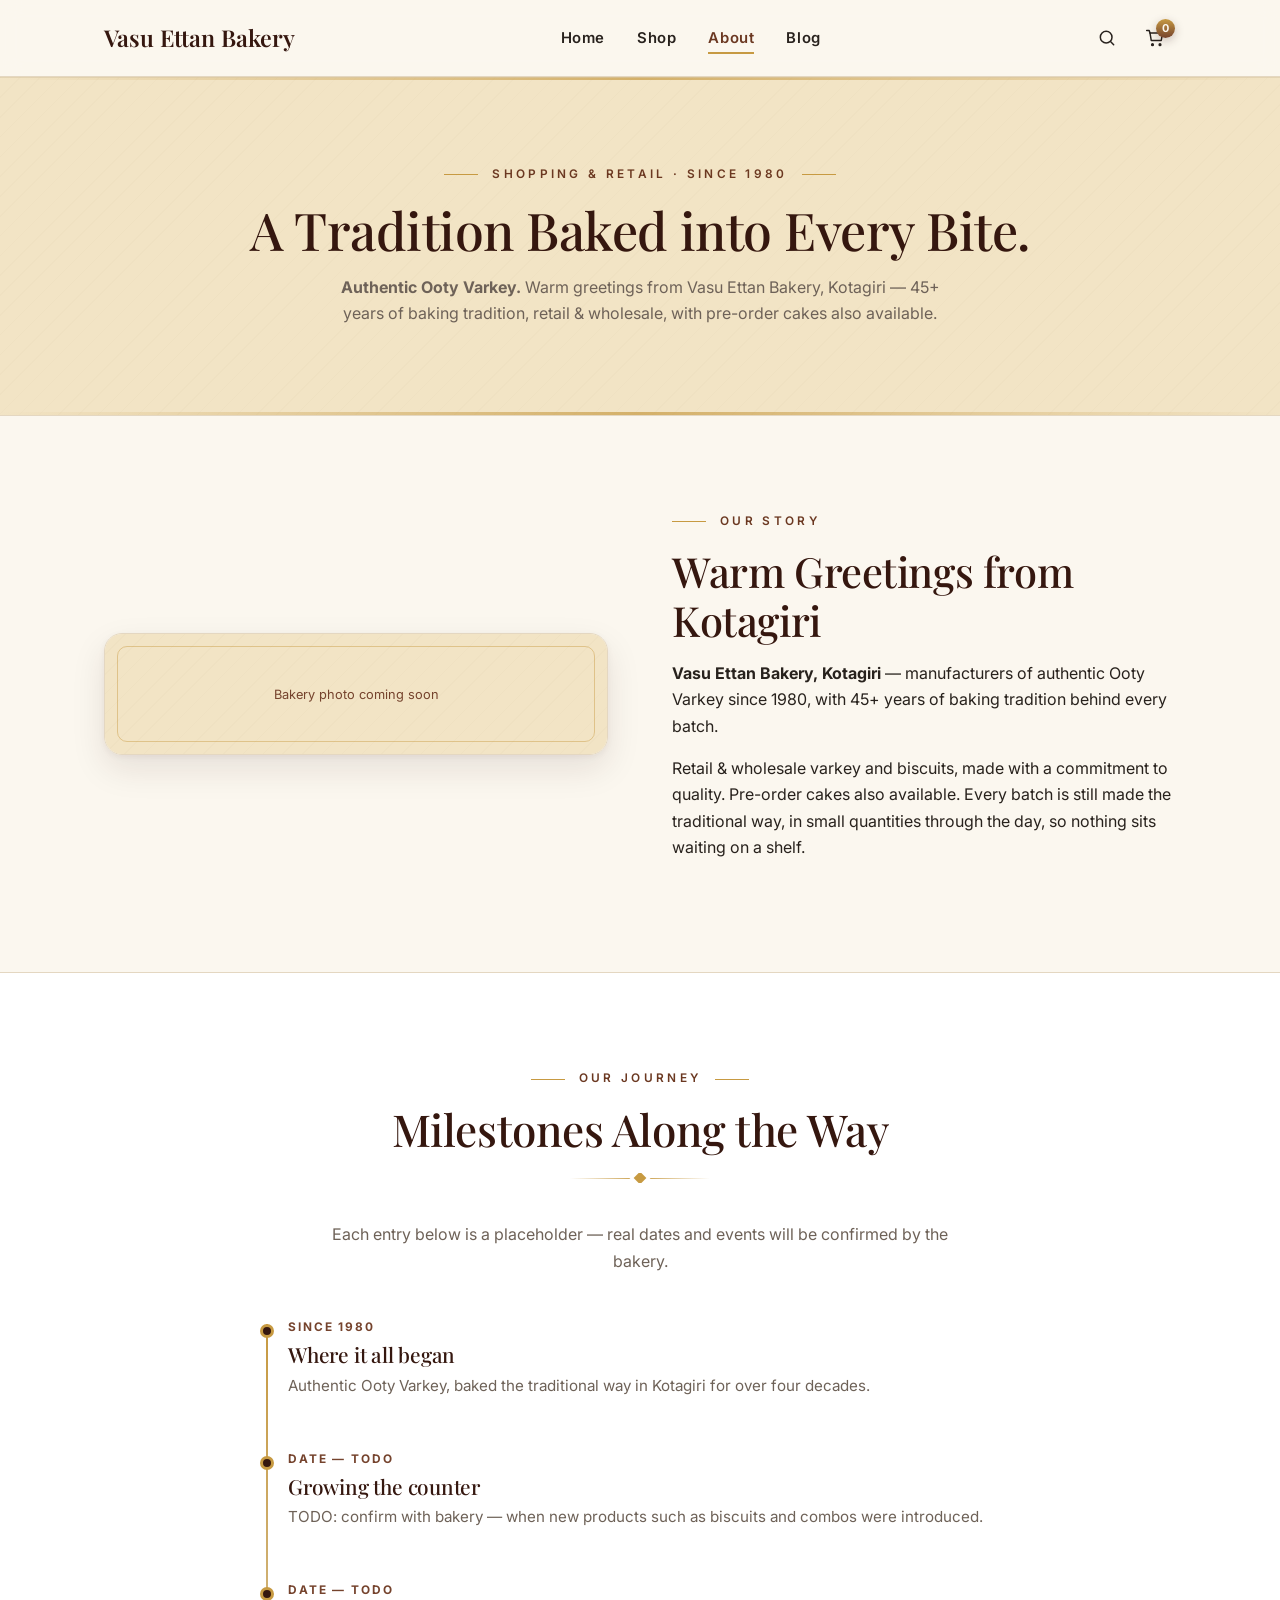
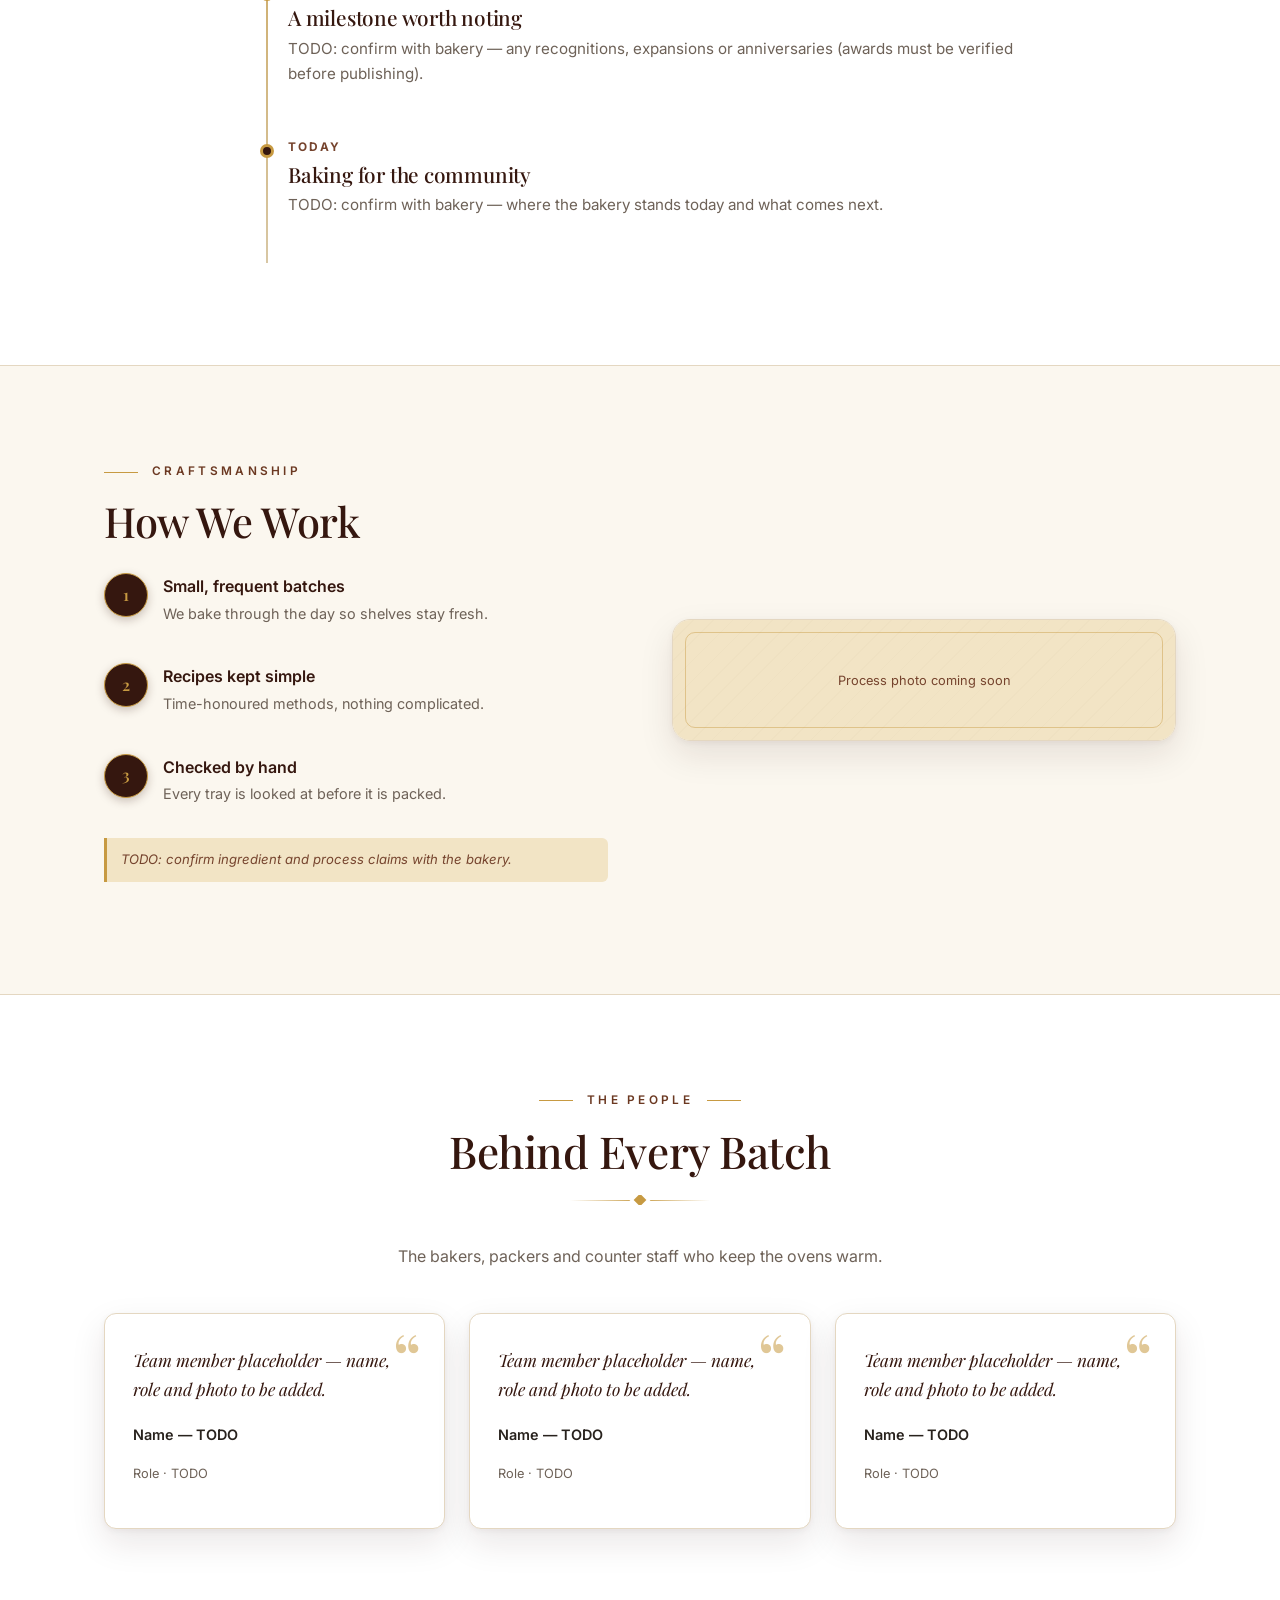
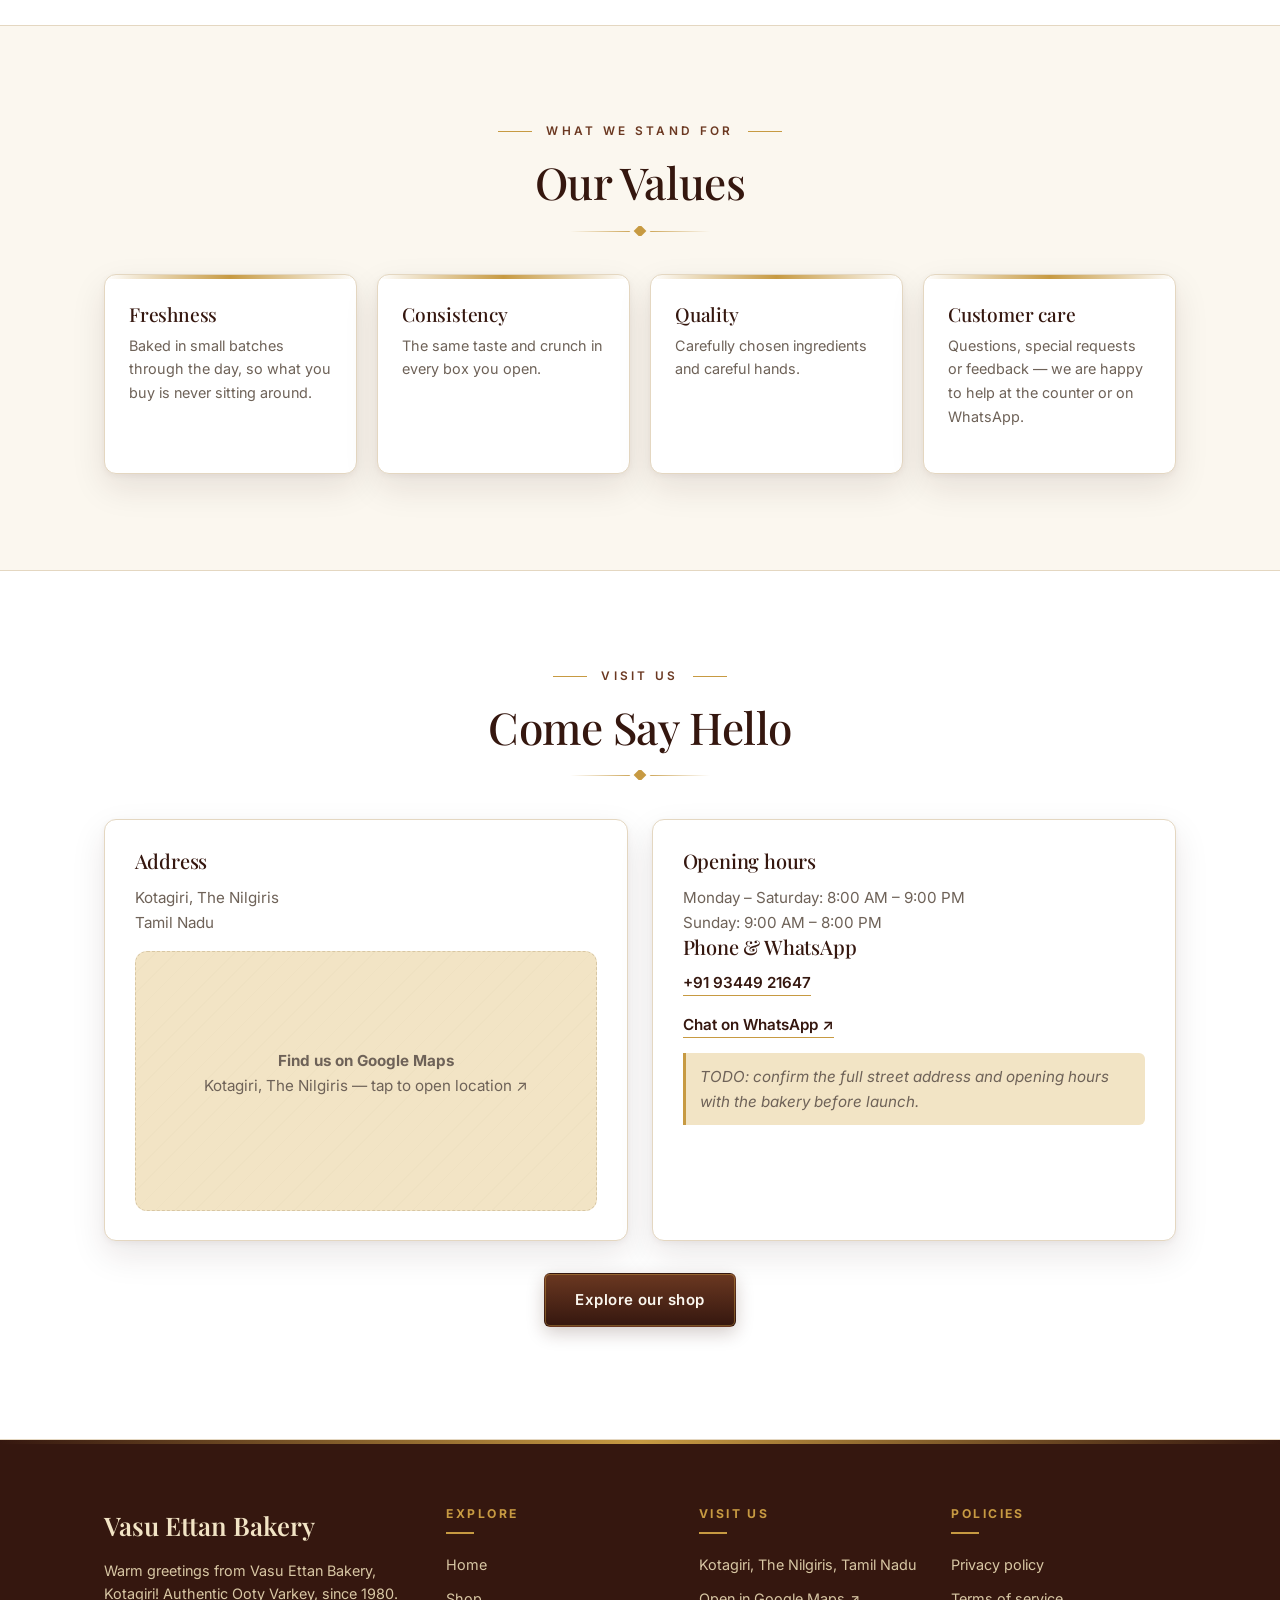
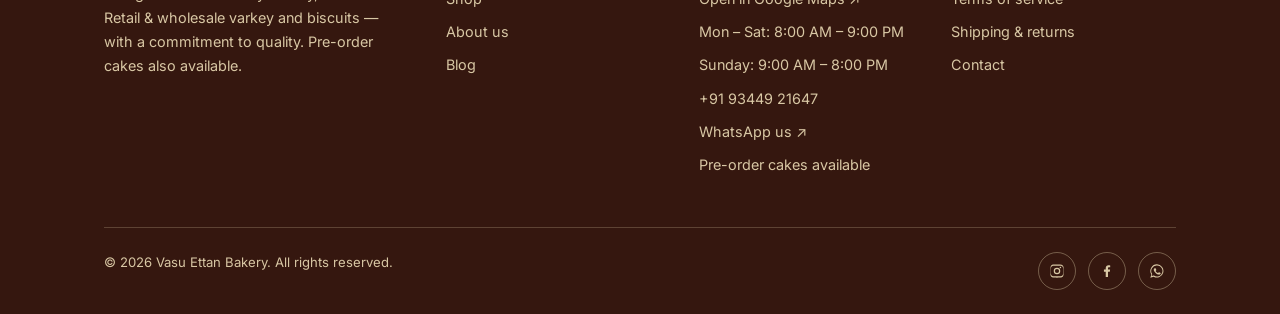
==== about.html @ 8c089f98 "first commit" ====
<!DOCTYPE html>
<html lang="en">
<head>
  <meta charset="UTF-8">
  <meta name="viewport" content="width=device-width, initial-scale=1.0">
  <title>About Us | Vasu Ettan Bakery — A Tradition Baked into Every Bite</title>
  <meta name="description" content="The story, craft and people behind Vasu Ettan Bakery — a traditional bakery baking fresh varkey and biscuits with care.">
  <link rel="canonical" href="https://www.vasuettanbakery.com/about.html">
  <meta property="og:type" content="website">
  <meta property="og:title" content="About Us | Vasu Ettan Bakery">
  <meta property="og:description" content="A tradition baked into every bite — our story, craft and the people behind the oven.">
  <meta property="og:image" content="assets/images/hero-bakery.webp">
  <meta property="og:url" content="https://www.vasuettanbakery.com/about.html">
  <meta name="twitter:card" content="summary_large_image">
  <link rel="preconnect" href="https://fonts.googleapis.com">
  <link rel="preconnect" href="https://fonts.gstatic.com" crossorigin>
  <link href="https://fonts.googleapis.com/css2?family=Inter:wght@400;500;600;700&family=Playfair+Display:ital,wght@0,500;0,600;1,500&display=swap" rel="stylesheet">
  <link rel="stylesheet" href="css/variables.css">
  <link rel="stylesheet" href="css/style.css">
  <link rel="stylesheet" href="css/responsive.css">
</head>
<body>

  <!-- Shared header (fetched by js/main.js) -->
  <div data-include="header"></div>

  <main id="main-content">

    <section class="page-hero" aria-labelledby="about-title">
      <div class="container">
        <span class="section-kicker">Shopping &amp; retail · Since 1980</span>
        <h1 class="page-hero__title" id="about-title">A Tradition Baked into Every Bite.</h1>
        <p class="page-hero__text"><strong>Authentic Ooty Varkey.</strong> Warm greetings
          from Vasu Ettan Bakery, Kotagiri — 45+ years of baking tradition, retail &amp;
          wholesale, with pre-order cakes also available.</p>
      </div>
    </section>

    <!-- Brand story -->
    <section class="section" aria-labelledby="story-heading">
      <div class="container split">
        <div class="split__media reveal">
          <img src="assets/images/about/story.webp" alt="Inside Vasu Ettan Bakery, with fresh bakes on display"
            width="720" height="540" loading="lazy" data-fallback="Bakery photo coming soon">
        </div>
        <div class="reveal">
          <span class="section-kicker text-left">Our story</span>
          <h2 class="split__title" id="story-heading">Warm Greetings from Kotagiri</h2>
          <p><strong>Vasu Ettan Bakery, Kotagiri</strong> — manufacturers of authentic
            Ooty Varkey since 1980, with 45+ years of baking tradition behind every batch.</p>
          <p>Retail &amp; wholesale varkey and biscuits, made with a commitment to
            quality. Pre-order cakes also available. Every batch is still made the
            traditional way, in small quantities through the day, so nothing sits
            waiting on a shelf.</p>
        </div>
      </div>
    </section>

    <!-- Journey timeline -->
    <section class="section section--alt" aria-labelledby="timeline-heading">
      <div class="container">
        <span class="section-kicker">Our journey</span>
        <h2 class="section-heading" id="timeline-heading">Milestones Along the Way</h2>
        <hr class="divider">
        <p class="section-intro">Each entry below is a placeholder — real dates and events
          will be confirmed by the bakery.</p>

        <div class="timeline">
          <!-- TODO: replace every date, title and description below with verified history.
               Do not publish unconfirmed dates or awards. -->
          <div class="timeline__item reveal">
            <p class="timeline__date">Since 1980</p>
            <h3 class="timeline__title">Where it all began</h3>
            <p class="timeline__text">Authentic Ooty Varkey, baked the traditional way
              in Kotagiri for over four decades.</p>
          </div>
          <div class="timeline__item reveal">
            <p class="timeline__date">Date — TODO</p>
            <h3 class="timeline__title">Growing the counter</h3>
            <p class="timeline__text">TODO: confirm with bakery — when new products such
              as biscuits and combos were introduced.</p>
          </div>
          <div class="timeline__item reveal">
            <p class="timeline__date">Date — TODO</p>
            <h3 class="timeline__title">A milestone worth noting</h3>
            <p class="timeline__text">TODO: confirm with bakery — any recognitions,
              expansions or anniversaries (awards must be verified before publishing).</p>
          </div>
          <div class="timeline__item reveal">
            <p class="timeline__date">Today</p>
            <h3 class="timeline__title">Baking for the community</h3>
            <p class="timeline__text">TODO: confirm with bakery — where the bakery stands
              today and what comes next.</p>
          </div>
        </div>
      </div>
    </section>

    <!-- Craftsmanship -->
    <section class="section" aria-labelledby="craft-heading">
      <div class="container split">
        <div class="reveal">
          <span class="section-kicker text-left">Craftsmanship</span>
          <h2 class="split__title" id="craft-heading">How We Work</h2>
          <ul class="feature-list">
            <li>
              <span class="feature-list__icon" aria-hidden="true">1</span>
              <div>
                <p class="feature-list__title">Small, frequent batches</p>
                <p class="feature-list__text">We bake through the day so shelves stay fresh.</p>
              </div>
            </li>
            <li>
              <span class="feature-list__icon" aria-hidden="true">2</span>
              <div>
                <p class="feature-list__title">Recipes kept simple</p>
                <p class="feature-list__text">Time-honoured methods, nothing complicated.</p>
              </div>
            </li>
            <li>
              <span class="feature-list__icon" aria-hidden="true">3</span>
              <div>
                <p class="feature-list__title">Checked by hand</p>
                <p class="feature-list__text">Every tray is looked at before it is packed.</p>
              </div>
            </li>
          </ul>
          <p class="todo-note">TODO: confirm ingredient and process claims with the bakery.</p>
        </div>
        <div class="split__media reveal">
          <img src="assets/images/about/process.webp" alt="Baker checking a tray of freshly baked biscuits"
            width="720" height="540" loading="lazy" data-fallback="Process photo coming soon">
        </div>
      </div>
    </section>

    <!-- People -->
    <section class="section section--alt" aria-labelledby="people-heading">
      <div class="container">
        <span class="section-kicker">The people</span>
        <h2 class="section-heading" id="people-heading">Behind Every Batch</h2>
        <hr class="divider">
        <p class="section-intro">The bakers, packers and counter staff who keep the ovens warm.</p>

        <div class="testimonial-grid">
          <!-- TODO: replace with real names, roles and photos once supplied by the bakery. -->
          <article class="testimonial reveal">
            <p class="testimonial__quote">Team member placeholder — name, role and photo to be
              added.</p>
            <p class="testimonial__author">Name — TODO</p>
            <p class="testimonial__meta">Role · TODO</p>
          </article>
          <article class="testimonial reveal">
            <p class="testimonial__quote">Team member placeholder — name, role and photo to be
              added.</p>
            <p class="testimonial__author">Name — TODO</p>
            <p class="testimonial__meta">Role · TODO</p>
          </article>
          <article class="testimonial reveal">
            <p class="testimonial__quote">Team member placeholder — name, role and photo to be
              added.</p>
            <p class="testimonial__author">Name — TODO</p>
            <p class="testimonial__meta">Role · TODO</p>
          </article>
        </div>
      </div>
    </section>

    <!-- Values -->
    <section class="section" aria-labelledby="values-heading">
      <div class="container">
        <span class="section-kicker">What we stand for</span>
        <h2 class="section-heading" id="values-heading">Our Values</h2>
        <hr class="divider">
        <div class="values-grid">
          <article class="value-card reveal">
            <h3 class="value-card__title">Freshness</h3>
            <p class="value-card__text">Baked in small batches through the day, so what
              you buy is never sitting around.</p>
          </article>
          <article class="value-card reveal">
            <h3 class="value-card__title">Consistency</h3>
            <p class="value-card__text">The same taste and crunch in every box you open.</p>
          </article>
          <article class="value-card reveal">
            <h3 class="value-card__title">Quality</h3>
            <p class="value-card__text">Carefully chosen ingredients and careful hands.
              <!-- TODO: confirm specific quality/ingredient claims with the bakery. -->
            </p>
          </article>
          <article class="value-card reveal">
            <h3 class="value-card__title">Customer care</h3>
            <p class="value-card__text">Questions, special requests or feedback — we are
              happy to help at the counter or on WhatsApp.</p>
          </article>
        </div>
      </div>
    </section>

    <!-- Visit us -->
    <section class="section section--alt" aria-labelledby="visit-heading">
      <div class="container">
        <span class="section-kicker">Visit us</span>
        <h2 class="section-heading" id="visit-heading">Come Say Hello</h2>
        <hr class="divider">

        <div class="visit-grid">
          <div class="visit-card reveal">
            <h3 class="visit-card__title">Address</h3>
            <!-- TODO: confirm the full street address with the bakery -->
            <p>Kotagiri, The Nilgiris<br>Tamil Nadu</p>
            <a class="map-placeholder" href="https://maps.app.goo.gl/34eZL2XermHqfsZL7"
              target="_blank" rel="noopener"
              aria-label="Open Vasu Ettan Bakery location in Google Maps">
              <p><strong>Find us on Google Maps</strong><br>
                Kotagiri, The Nilgiris — tap to open location ↗</p>
            </a>
          </div>

          <div class="visit-card reveal">
            <h3 class="visit-card__title">Opening hours</h3>
            <ul>
              <!-- TODO: confirm opening hours with the bakery -->
              <li>Monday – Saturday: 8:00 AM – 9:00 PM</li>
              <li>Sunday: 9:00 AM – 8:00 PM</li>
            </ul>

            <h3 class="visit-card__title">Phone &amp; WhatsApp</h3>
            <p><a class="link-arrow" href="tel:+919344921647">+91 93449 21647</a></p>
            <p><a class="link-arrow" href="https://wa.me/919344921647" target="_blank" rel="noopener">Chat on WhatsApp ↗</a></p>

            <p class="todo-note">TODO: confirm the full street address and opening
              hours with the bakery before launch.</p>
          </div>
        </div>

        <p class="text-center mt-2">
          <a class="btn btn--primary" href="shop.html">Explore our shop</a>
        </p>
      </div>
    </section>

  </main>

  <!-- Shared footer (fetched by js/main.js) -->
  <div data-include="footer"></div>

  <script src="js/main.js"></script>
  <script src="js/products.js"></script>
  <script src="js/cart.js"></script>
</body>
</html>
---- css/variables.css ----
/* ==========================================================================
   Vasu Ettan Bakery — Design tokens (single source of truth for all color,
   type, spacing, shape and motion). No hard-coded colors in other files.
   ========================================================================== */

:root {
  /* ----- Core brand palette ----- */
  --color-chocolate: #35170F;   /* Heritage Chocolate — primary, footer, headings */
  --color-cocoa: #6B3821;       /* Roasted Cocoa — hover, secondary surfaces */
  --color-gold: #C79A42;        /* Antique Gold — accents, icons, fine borders */
  --color-ivory: #F2E4C5;       /* Warm Ivory — hero bg, highlights */
  --color-cream: #FBF7EF;       /* Bakery Cream — page background, card surfaces */
  --color-wheat: #D8C7A4;       /* Wheat Beige — dividers, muted accents */

  /* ----- Supporting palette ----- */
  --color-cinnamon: #75432D;    /* warm accents, category labels */
  --color-olive: #526044;       /* freshness / WhatsApp */
  --color-ink: #28221D;         /* Espresso Ink — body text */

  /* ----- Semantic colors ----- */
  --color-background: var(--color-cream);
  --color-surface: #FFFFFF;
  --color-heading: var(--color-chocolate);
  --color-text: var(--color-ink);
  --color-muted: #6E6258;
  --color-border: #E4D7C1;
  --color-primary: var(--color-chocolate);
  --color-primary-hover: var(--color-cocoa);
  --color-accent: var(--color-gold);

  /* ----- Typography ----- */
  --font-heading: "Playfair Display", Georgia, serif;
  --font-body: "Inter", Arial, sans-serif;

  /* ----- Layout ----- */
  --container-width: 1200px;
  --page-padding: 24px;
  --section-space: 88px;

  /* ----- Shape ----- */
  --radius-sm: 6px;
  --radius-md: 12px;
  --radius-lg: 18px;

  /* ----- Elevation (always warm brown, never black) ----- */
  --shadow-card: 0 2px 6px rgba(53, 23, 15, 0.05), 0 14px 34px rgba(53, 23, 15, 0.10);
  --shadow-hover: 0 4px 10px rgba(53, 23, 15, 0.08), 0 22px 48px rgba(53, 23, 15, 0.16);
  --shadow-drawer: -8px 0 40px rgba(53, 23, 15, 0.18);
  --transition: 220ms ease;

  /* ----- Premium derived accents (from palette only) ----- */
  --hairline-gold: rgba(199, 154, 66, 0.45);   /* gold at low alpha */
  --hairline-gold-strong: rgba(199, 154, 66, 0.85);
  --hairline-gold-soft: rgba(199, 154, 66, 0.18);
  --hairline-wheat: rgba(216, 199, 164, 0.55);
  --header-bg: rgba(251, 247, 239, 0.94);      /* cream at low alpha */
  --gradient-gold: linear-gradient(90deg, rgba(199, 154, 66, 0), var(--color-gold), rgba(199, 154, 66, 0));
  --gradient-button: linear-gradient(180deg, var(--color-cocoa), var(--color-chocolate));
  --gradient-dark: linear-gradient(160deg, var(--color-chocolate) 0%, var(--color-cocoa) 100%);
  --shadow-float: 0 6px 18px rgba(53, 23, 15, 0.22);
  --shadow-float-hover: 0 10px 26px rgba(53, 23, 15, 0.30);
  --shadow-badge: 0 3px 10px rgba(53, 23, 15, 0.25);
  --shadow-hero-text: 0 2px 24px rgba(53, 23, 15, 0.45);
  --shadow-modal: 0 30px 80px rgba(53, 23, 15, 0.35);
  --shadow-whatsapp: 0 6px 18px rgba(82, 96, 68, 0.30);
  --shadow-gold-cta: 0 8px 24px rgba(199, 154, 66, 0.35);
  --texture-ivory:
    repeating-linear-gradient(
      135deg,
      rgba(216, 199, 164, 0.10) 0px,
      rgba(216, 199, 164, 0.10) 1px,
      transparent 1px,
      transparent 14px
    );

  /* ----- Derived warm-brown alphas ----- */
  --overlay-scrim: rgba(40, 34, 29, 0.55);
  --hero-overlay: linear-gradient(
    90deg,
    rgba(53, 23, 15, 0.88) 0%,
    rgba(53, 23, 15, 0.62) 48%,
    rgba(53, 23, 15, 0.18) 100%
  );
  --footer-rule: rgba(216, 199, 164, 0.25);
  --footer-social-border: rgba(216, 199, 164, 0.4);
}
---- css/style.css ----
/* ==========================================================================
   Vasu Ettan Bakery — Main stylesheet (premium heritage styling)
   60% cream/ivory · 30% chocolate/cocoa · 10% gold accents
   ========================================================================== */

/* ---------- Reset & base ---------- */
*,
*::before,
*::after {
  box-sizing: border-box;
}

* {
  margin: 0;
}

html {
  scroll-behavior: smooth;
}

body {
  font-family: var(--font-body);
  font-size: 16px;
  line-height: 1.65;
  color: var(--color-text);
  background: var(--color-background);
  -webkit-font-smoothing: antialiased;
  text-rendering: optimizeLegibility;
}

img,
picture,
video,
svg {
  display: block;
  max-width: 100%;
}

input,
button,
textarea,
select {
  font: inherit;
  color: inherit;
}

ul,
ol {
  list-style: none;
  padding: 0;
}

a {
  color: inherit;
  text-decoration: none;
}

h1,
h2,
h3,
h4 {
  font-family: var(--font-heading);
  font-weight: 500;
  line-height: 1.18;
  color: var(--color-heading);
  letter-spacing: -0.01em;
}

p {
  margin-bottom: 1rem;
}

::selection {
  background: var(--color-gold);
  color: var(--color-chocolate);
}

:focus-visible {
  outline: 2px solid var(--color-gold);
  outline-offset: 3px;
}

/* Custom scrollbar (webkit) */
::-webkit-scrollbar {
  width: 11px;
}

::-webkit-scrollbar-track {
  background: var(--color-ivory);
}

::-webkit-scrollbar-thumb {
  background: var(--color-wheat);
  border: 3px solid var(--color-ivory);
  border-radius: 999px;
}

::-webkit-scrollbar-thumb:hover {
  background: var(--color-cinnamon);
}

@media (prefers-reduced-motion: reduce) {
  *,
  *::before,
  *::after {
    animation-duration: 0.01ms !important;
    animation-iteration-count: 1 !important;
    transition-duration: 0.01ms !important;
    scroll-behavior: auto !important;
  }
}

/* ---------- Utilities ---------- */
.container {
  width: 100%;
  max-width: var(--container-width);
  margin-inline: auto;
  padding-inline: var(--page-padding);
}

.section {
  padding-block: var(--section-space);
  position: relative;
}

.section--alt {
  background: var(--color-surface);
  border-block: 1px solid var(--color-border);
}

.section-heading {
  font-size: clamp(1.9rem, 4vw, 2.75rem);
  text-align: center;
  margin-bottom: 0.5rem;
}

.section-kicker {
  display: flex;
  align-items: center;
  justify-content: center;
  gap: 14px;
  font-family: var(--font-body);
  font-size: 0.74rem;
  font-weight: 600;
  letter-spacing: 0.28em;
  text-transform: uppercase;
  color: var(--color-cocoa);
  margin-bottom: 0.9rem;
}

.section-kicker::before,
.section-kicker::after {
  content: "";
  width: 34px;
  height: 1px;
  background: var(--color-gold);
  flex: 0 0 auto;
}

.section-kicker.text-left {
  justify-content: flex-start;
}

.section-kicker.text-left::after {
  display: none;
}

.section-intro {
  text-align: center;
  color: var(--color-muted);
  max-width: 640px;
  margin: 0 auto 2.75rem;
}

.sr-only {
  position: absolute;
  width: 1px;
  height: 1px;
  padding: 0;
  margin: -1px;
  overflow: hidden;
  clip: rect(0 0 0 0);
  white-space: nowrap;
  border: 0;
}

/* Ornamental gold divider with centre diamond */
.divider {
  position: relative;
  width: 140px;
  height: 10px;
  background: none;
  margin: 1.1rem auto 2.4rem;
  border: 0;
}

.divider::before {
  content: "";
  position: absolute;
  inset: 50% 0 auto;
  height: 1px;
  background: var(--gradient-gold);
}

.divider::after {
  content: "";
  position: absolute;
  left: 50%;
  top: 50%;
  width: 9px;
  height: 9px;
  transform: translate(-50%, -50%) rotate(45deg);
  background: var(--color-gold);
  box-shadow: 0 0 0 3px var(--color-background);
}

.section--alt .divider::after {
  box-shadow: 0 0 0 3px var(--color-surface);
}

.text-center {
  text-align: center;
}

.text-left {
  text-align: left;
}

.mt-2 {
  margin-top: 2rem;
}

.hero--fallback {
  background: var(--color-cocoa);
}

.skip-link {
  position: absolute;
  left: 1rem;
  top: -4rem;
  z-index: 9999;
  background: var(--color-gold);
  color: var(--color-chocolate);
  font-weight: 600;
  padding: 0.75rem 1.25rem;
  border-radius: var(--radius-sm);
  transition: top var(--transition);
}

.skip-link:focus {
  top: 1rem;
}

/* ---------- Buttons ---------- */
.btn {
  display: inline-flex;
  align-items: center;
  justify-content: center;
  gap: 0.5rem;
  font-family: var(--font-body);
  font-size: 0.94rem;
  font-weight: 600;
  letter-spacing: 0.03em;
  text-transform: none;
  padding: 0.85rem 1.9rem;
  border: 1px solid transparent;
  border-radius: var(--radius-sm);
  cursor: pointer;
  position: relative;
  transition: background var(--transition), color var(--transition),
    border-color var(--transition), transform var(--transition),
    box-shadow var(--transition);
}

.btn:active {
  transform: translateY(1px);
}

.btn--primary {
  background: var(--gradient-button);
  color: var(--color-cream);
  box-shadow: inset 0 0 0 1px var(--hairline-gold),
    var(--shadow-float);
}

.btn--primary:hover {
  background: var(--color-cocoa);
  box-shadow: inset 0 0 0 1px var(--hairline-gold-strong),
    var(--shadow-float-hover);
  transform: translateY(-1px);
}

/* Gold CTA (used inside the dark hero) */
.hero__content .btn--primary {
  background: linear-gradient(180deg, var(--color-gold), var(--color-cinnamon));
  color: var(--color-cream);
  box-shadow: var(--shadow-gold-cta);
}

.hero__content .btn--primary:hover {
  background: var(--color-gold);
  color: var(--color-chocolate);
}

.btn--outline {
  background: transparent;
  color: var(--color-chocolate);
  border-color: var(--color-gold);
}

.btn--outline:hover {
  background: var(--color-chocolate);
  color: var(--color-ivory);
  border-color: var(--color-chocolate);
}

.btn--ghost {
  background: transparent;
  color: var(--color-primary);
  padding: 0.5rem 0.75rem;
}

.btn--ghost:hover {
  background: var(--color-ivory);
}

.btn--whatsapp {
  background: var(--color-olive);
  color: var(--color-cream);
  width: 100%;
  box-shadow: var(--shadow-whatsapp);
}

.btn--whatsapp:hover {
  background: var(--color-chocolate);
}

.btn--block {
  width: 100%;
}

.btn:disabled {
  opacity: 0.5;
  cursor: not-allowed;
}

.btn--small {
  padding: 0.55rem 1.15rem;
  font-size: 0.86rem;
}

.link-arrow {
  font-weight: 600;
  color: var(--color-primary);
  border-bottom: 1px solid var(--color-gold);
  padding-bottom: 3px;
  transition: color var(--transition), border-color var(--transition);
}

.link-arrow:hover {
  color: var(--color-cocoa);
  border-bottom-color: var(--color-cocoa);
}

/* ---------- Announcement bar ---------- */
.announcement {
  background: var(--color-chocolate);
  color: var(--color-gold);
  text-align: center;
  font-size: 0.76rem;
  font-weight: 600;
  letter-spacing: 0.16em;
  text-transform: uppercase;
  padding: 0.65rem var(--page-padding);
  border-bottom: 1px solid var(--hairline-gold);
}

/* ---------- Header ---------- */
.site-header {
  position: sticky;
  top: 0;
  z-index: 500;
  background: var(--header-bg);
  backdrop-filter: blur(10px);
  -webkit-backdrop-filter: blur(10px);
  border-bottom: 1px solid var(--color-border);
  box-shadow: 0 1px 0 var(--hairline-wheat);
}

.site-header__inner {
  display: flex;
  align-items: center;
  justify-content: space-between;
  gap: 1rem;
  min-height: 76px;
}

.site-logo {
  display: flex;
  align-items: center;
  gap: 0.65rem;
  font-family: var(--font-heading);
  font-size: 1.45rem;
  font-weight: 600;
  color: var(--color-heading);
}

.site-logo img {
  height: 44px;
  width: auto;
}

.site-logo__fallback {
  display: none;
}

.site-logo.is-fallback img {
  display: none;
}

.site-logo.is-fallback .site-logo__fallback {
  display: block;
}

.site-nav__list {
  display: flex;
  align-items: center;
  gap: 2rem;
}

.site-nav__link {
  position: relative;
  font-size: 0.93rem;
  font-weight: 600;
  letter-spacing: 0.04em;
  padding: 0.4rem 0;
  transition: color var(--transition);
}

.site-nav__link::after {
  content: "";
  position: absolute;
  left: 0;
  bottom: 0;
  width: 100%;
  height: 2px;
  background: var(--color-gold);
  transform: scaleX(0);
  transform-origin: left;
  transition: transform var(--transition);
}

.site-nav__link:hover,
.site-nav__link[aria-current="page"] {
  color: var(--color-cocoa);
}

.site-nav__link:hover::after,
.site-nav__link[aria-current="page"]::after {
  transform: scaleX(1);
}

.header-actions {
  display: flex;
  align-items: center;
  gap: 0.35rem;
}

.icon-btn {
  position: relative;
  display: inline-flex;
  align-items: center;
  justify-content: center;
  width: 42px;
  height: 42px;
  background: transparent;
  border: 1px solid transparent;
  border-radius: 50%;
  cursor: pointer;
  transition: background var(--transition), border-color var(--transition),
    color var(--transition);
}

.icon-btn:hover {
  background: var(--color-ivory);
  border-color: var(--hairline-gold);
  color: var(--color-cocoa);
}

.icon-btn svg {
  width: 20px;
  height: 20px;
  stroke: currentColor;
  fill: none;
  stroke-width: 1.8;
  stroke-linecap: round;
  stroke-linejoin: round;
}

.cart-count {
  position: absolute;
  top: 1px;
  right: 0;
  min-width: 19px;
  height: 19px;
  padding: 0 5px;
  display: flex;
  align-items: center;
  justify-content: center;
  background: linear-gradient(180deg, var(--color-gold), var(--color-cinnamon));
  color: var(--color-cream);
  font-size: 0.68rem;
  font-weight: 700;
  border-radius: 999px;
  box-shadow: var(--shadow-badge);
}

.nav-toggle {
  display: none;
}

.site-nav__close {
  display: none;
}

/* Header search */
.header-search {
  display: none;
  border-top: 1px solid var(--color-border);
  background: var(--color-surface);
}

.header-search.is-open {
  display: block;
}

.header-search__form {
  display: flex;
  gap: 0.5rem;
  padding-block: 0.8rem;
}

.header-search__input {
  flex: 1;
  padding: 0.7rem 1.1rem;
  border: 1px solid var(--color-border);
  border-radius: var(--radius-sm);
  background: var(--color-cream);
  transition: border-color var(--transition), box-shadow var(--transition);
}

.header-search__input:focus {
  border-color: var(--color-gold);
  box-shadow: 0 0 0 3px var(--hairline-gold);
}

/* ---------- Hero ---------- */
.hero {
  position: relative;
  min-height: 600px;
  display: flex;
  align-items: center;
  overflow: hidden;
  background: var(--color-chocolate);
}

.hero__media {
  position: absolute;
  inset: 0;
}

.hero__media img {
  width: 100%;
  height: 100%;
  object-fit: cover;
}

.hero__overlay {
  position: absolute;
  inset: 0;
  background: var(--hero-overlay);
}

.hero__content {
  position: relative;
  z-index: 1;
  max-width: 640px;
  padding-block: 5rem;
  color: var(--color-cream);
}

.hero__content::before {
  content: "";
  display: block;
  width: 64px;
  height: 3px;
  background: var(--color-gold);
  margin-bottom: 1.6rem;
  box-shadow: 70px 0 0 -1px var(--hairline-gold-strong);
}

.hero__eyebrow {
  font-size: 0.78rem;
  font-weight: 700;
  letter-spacing: 0.3em;
  text-transform: uppercase;
  color: var(--color-gold);
  margin-bottom: 1.1rem;
}

.hero__title {
  font-size: clamp(2.5rem, 6.5vw, 4.25rem);
  color: var(--color-cream);
  margin-bottom: 1.1rem;
  text-shadow: var(--shadow-hero-text);
}

.hero__text {
  font-size: clamp(1.02rem, 2vw, 1.2rem);
  color: var(--color-ivory);
  margin-bottom: 2.25rem;
  max-width: 520px;
}

/* Page hero (inner pages) */
.page-hero {
  position: relative;
  background: var(--color-ivory);
  background-image: var(--texture-ivory);
  text-align: center;
  padding-block: clamp(3.25rem, 8vw, 5.5rem);
  border-bottom: 1px solid var(--color-border);
}

.page-hero::before,
.page-hero::after {
  content: "";
  position: absolute;
  left: 0;
  right: 0;
  height: 3px;
  background: var(--gradient-gold);
  opacity: 0.7;
}

.page-hero::before {
  top: 0;
}

.page-hero::after {
  bottom: 0;
}

.page-hero__title {
  font-size: clamp(2.1rem, 5vw, 3.25rem);
  margin-bottom: 0.85rem;
}

.page-hero__text {
  max-width: 620px;
  margin: 0 auto;
  color: var(--color-muted);
}

/* ---------- Category cards ---------- */
.category-grid {
  display: grid;
  grid-template-columns: repeat(3, 1fr);
  gap: 1.5rem;
}

.category-card {
  position: relative;
  display: flex;
  align-items: flex-end;
  min-height: 280px;
  padding: 1.75rem;
  border: 1px solid var(--color-cinnamon);
  border-radius: var(--radius-lg);
  overflow: hidden;
  background: var(--gradient-dark);
  color: var(--color-cream);
  box-shadow: var(--shadow-card);
  transition: transform var(--transition), box-shadow var(--transition),
    border-color var(--transition);
}

.category-card::before {
  content: "";
  position: absolute;
  inset: 8px;
  border: 1px solid var(--hairline-gold);
  border-radius: calc(var(--radius-lg) - 6px);
  pointer-events: none;
}

.category-card::after {
  content: "";
  position: absolute;
  top: -30px;
  right: -30px;
  width: 150px;
  height: 150px;
  border: 1px solid var(--hairline-gold);
  border-radius: 50%;
  transition: transform 400ms ease;
}

.category-card:hover {
  transform: translateY(-6px);
  box-shadow: var(--shadow-hover);
  border-color: var(--color-gold);
}

.category-card:hover::after {
  transform: scale(1.25);
}

.category-card__body {
  position: relative;
  z-index: 1;
}

.category-card__title {
  font-size: 1.75rem;
  color: var(--color-ivory);
  margin-bottom: 0.3rem;
}

.category-card__link {
  font-size: 0.86rem;
  font-weight: 600;
  letter-spacing: 0.12em;
  text-transform: uppercase;
  color: var(--color-gold);
}

.category-card__texture {
  position: absolute;
  inset: 0;
  opacity: 0.14;
  object-fit: cover;
  width: 100%;
  height: 100%;
}

/* ---------- Product card ---------- */
.product-grid {
  display: grid;
  grid-template-columns: repeat(4, 1fr);
  gap: 1.5rem;
}

.product-card {
  display: flex;
  flex-direction: column;
  background: var(--color-surface);
  border: 1px solid var(--color-border);
  border-radius: var(--radius-md);
  overflow: hidden;
  box-shadow: var(--shadow-card);
  position: relative;
  transition: transform var(--transition), box-shadow var(--transition),
    border-color var(--transition);
}

.product-card::after {
  content: "";
  position: absolute;
  left: 0;
  right: 0;
  top: 0;
  height: 3px;
  background: var(--gradient-gold);
  opacity: 0;
  transition: opacity var(--transition);
}

.product-card:hover {
  transform: translateY(-6px);
  box-shadow: var(--shadow-hover);
  border-color: var(--hairline-gold);
}

.product-card:hover::after {
  opacity: 1;
}

.product-card__media {
  position: relative;
  aspect-ratio: 4 / 3;
  overflow: hidden;
  background: var(--color-ivory);
  cursor: pointer;
}

.product-card__media img {
  width: 100%;
  height: 100%;
  object-fit: cover;
  transition: transform 500ms ease;
}

.product-card:hover .product-card__media img {
  transform: scale(1.07);
}

.product-card__tag {
  position: absolute;
  top: 0.8rem;
  left: 0.8rem;
  background: linear-gradient(180deg, var(--color-gold), var(--color-cinnamon));
  color: var(--color-cream);
  font-size: 0.66rem;
  font-weight: 700;
  letter-spacing: 0.14em;
  text-transform: uppercase;
  padding: 0.32rem 0.75rem;
  border-radius: 999px;
  box-shadow: var(--shadow-badge);
}

.product-card__body {
  display: flex;
  flex-direction: column;
  gap: 0.75rem;
  padding: 1.25rem;
  flex: 1;
}

.product-card__name {
  font-size: 1.2rem;
}

.product-card__link-btn {
  background: none;
  border: 0;
  padding: 0;
  font: inherit;
  color: inherit;
  text-align: left;
  cursor: pointer;
  transition: color var(--transition);
}

.product-card__link-btn:hover {
  color: var(--color-cocoa);
}

.product-card__price {
  font-family: var(--font-body);
  font-weight: 700;
  font-variant-numeric: tabular-nums;
  letter-spacing: 0.01em;
  font-size: 1.2rem;
  font-weight: 600;
  color: var(--color-cocoa);
  display: flex;
  align-items: baseline;
  gap: 0.5rem;
}

.product-card__price::before {
  content: "";
  width: 18px;
  height: 2px;
  background: var(--color-gold);
  align-self: center;
}

.product-card__includes {
  font-size: 0.85rem;
  color: var(--color-muted);
}

.product-card__footer {
  margin-top: auto;
  display: flex;
  flex-direction: column;
  gap: 0.7rem;
}

/* Size selector */
.size-select {
  display: flex;
  gap: 0.4rem;
  flex-wrap: wrap;
}

.size-select__btn {
  flex: 1;
  min-width: 60px;
  padding: 0.45rem 0.35rem;
  font-size: 0.8rem;
  font-weight: 600;
  background: var(--color-cream);
  border: 1px solid var(--color-border);
  border-radius: var(--radius-sm);
  cursor: pointer;
  transition: background var(--transition), border-color var(--transition),
    color var(--transition), box-shadow var(--transition);
}

.size-select__btn:hover {
  border-color: var(--color-gold);
}

.size-select__btn[aria-pressed="true"] {
  background: var(--color-chocolate);
  border-color: var(--color-gold);
  color: var(--color-ivory);
  box-shadow: 0 0 0 1px var(--hairline-gold);
}

/* ---------- Shop toolbar ---------- */
.shop-toolbar {
  display: flex;
  flex-wrap: wrap;
  align-items: center;
  gap: 1rem;
  justify-content: space-between;
  margin-bottom: 2rem;
}

.filter-chips {
  display: flex;
  flex-wrap: wrap;
  gap: 0.5rem;
}

.chip {
  padding: 0.55rem 1.25rem;
  background: var(--color-surface);
  border: 1px solid var(--color-border);
  border-radius: 999px;
  font-size: 0.875rem;
  font-weight: 600;
  letter-spacing: 0.02em;
  cursor: pointer;
  transition: background var(--transition), color var(--transition),
    border-color var(--transition), box-shadow var(--transition);
}

.chip:hover {
  border-color: var(--color-gold);
}

.chip[aria-pressed="true"] {
  background: var(--color-chocolate);
  border-color: var(--color-gold);
  color: var(--color-ivory);
  box-shadow: 0 0 0 1px var(--hairline-gold);
}

.shop-controls {
  display: flex;
  flex-wrap: wrap;
  gap: 0.75rem;
  align-items: center;
}

.field {
  display: flex;
  flex-direction: column;
  gap: 0.35rem;
}

.field label {
  font-size: 0.74rem;
  font-weight: 700;
  letter-spacing: 0.12em;
  text-transform: uppercase;
  color: var(--color-cocoa);
}

.input,
.select {
  padding: 0.7rem 1rem;
  border: 1px solid var(--color-border);
  border-radius: var(--radius-sm);
  background: var(--color-surface);
  transition: border-color var(--transition), box-shadow var(--transition);
}

.input:focus,
.select:focus {
  border-color: var(--color-gold);
  box-shadow: 0 0 0 3px var(--hairline-gold);
}

.empty-state {
  text-align: center;
  padding: 3.5rem 1rem;
  border: 1px dashed var(--color-wheat);
  border-radius: var(--radius-md);
  background: var(--color-ivory);
  color: var(--color-muted);
  grid-column: 1 / -1;
}

/* ---------- Modal / drawer ---------- */
.overlay {
  position: fixed;
  inset: 0;
  background: var(--overlay-scrim);
  backdrop-filter: blur(3px);
  -webkit-backdrop-filter: blur(3px);
  opacity: 0;
  visibility: hidden;
  transition: opacity var(--transition), visibility var(--transition);
  z-index: 900;
}

.overlay.is-open {
  opacity: 1;
  visibility: visible;
}

.drawer {
  position: fixed;
  top: 0;
  right: 0;
  z-index: 1000;
  width: min(420px, 100%);
  height: 100dvh;
  background: var(--color-surface);
  border-left: 1px solid var(--hairline-gold);
  box-shadow: var(--shadow-drawer);
  display: flex;
  flex-direction: column;
  transform: translateX(100%);
  transition: transform 300ms cubic-bezier(0.22, 1, 0.36, 1);
  visibility: hidden;
}

.drawer.is-open {
  transform: translateX(0);
  visibility: visible;
}

.drawer__header {
  display: flex;
  align-items: center;
  justify-content: space-between;
  padding: 1.25rem 1.35rem;
  background: var(--color-ivory);
  border-bottom: 1px solid var(--color-gold);
}

.drawer__title {
  font-size: 1.4rem;
}

.drawer__body {
  flex: 1;
  overflow-y: auto;
  padding: 1.25rem;
}

.drawer__footer {
  border-top: 1px solid var(--color-border);
  padding: 1.25rem;
  background: var(--color-cream);
}

.cart-line {
  display: grid;
  grid-template-columns: 64px 1fr auto;
  gap: 0.85rem;
  padding-block: 1rem;
  border-bottom: 1px solid var(--color-border);
}

.cart-line:first-child {
  padding-top: 0;
}

.cart-line__img {
  width: 64px;
  height: 64px;
  object-fit: cover;
  border-radius: var(--radius-sm);
  background: var(--color-ivory);
  border: 1px solid var(--color-border);
}

.cart-line__name {
  font-family: var(--font-heading);
  font-size: 1rem;
}

.cart-line__meta {
  font-size: 0.8rem;
  color: var(--color-muted);
}

.cart-line__price {
  font-family: var(--font-body);
  font-weight: 700;
  font-variant-numeric: tabular-nums;
  font-size: 1rem;
  color: var(--color-cocoa);
  text-align: right;
}

.qty-stepper {
  display: inline-flex;
  align-items: center;
  border: 1px solid var(--color-wheat);
  border-radius: var(--radius-sm);
  overflow: hidden;
  margin-top: 0.5rem;
}

.qty-stepper button {
  width: 30px;
  height: 30px;
  background: var(--color-cream);
  border: 0;
  cursor: pointer;
  font-weight: 700;
  transition: background var(--transition), color var(--transition);
}

.qty-stepper button:hover {
  background: var(--color-gold);
  color: var(--color-chocolate);
}

.qty-stepper span {
  min-width: 34px;
  text-align: center;
  font-size: 0.875rem;
  font-weight: 600;
}

.cart-line__remove {
  background: none;
  border: 0;
  color: var(--color-muted);
  font-size: 0.78rem;
  cursor: pointer;
  text-decoration: underline;
  padding: 0.25rem 0 0;
  transition: color var(--transition);
}

.cart-line__remove:hover {
  color: var(--color-cinnamon);
}

.cart-summary {
  display: flex;
  justify-content: space-between;
  font-weight: 600;
  margin-bottom: 1rem;
}

.cart-summary__total {
  font-family: var(--font-body);
  font-weight: 700;
  font-variant-numeric: tabular-nums;
  font-size: 1.3rem;
  color: var(--color-heading);
}

.cart-note {
  font-size: 0.8rem;
  color: var(--color-muted);
  margin-top: 0.75rem;
  text-align: center;
}

/* Product detail modal */
.modal {
  position: fixed;
  inset: 0;
  z-index: 1000;
  display: flex;
  align-items: center;
  justify-content: center;
  padding: 1rem;
  opacity: 0;
  visibility: hidden;
  transition: opacity var(--transition), visibility var(--transition);
}

.modal.is-open {
  opacity: 1;
  visibility: visible;
}

.modal__panel {
  position: relative;
  width: min(880px, 100%);
  max-height: 90dvh;
  overflow-y: auto;
  background: var(--color-surface);
  border: 1px solid var(--color-gold);
  border-radius: var(--radius-lg);
  box-shadow: var(--shadow-modal);
}

.modal__close {
  position: absolute;
  top: 0.75rem;
  right: 0.75rem;
  z-index: 2;
  background: var(--color-cream);
  border: 1px solid var(--color-border);
  border-radius: 50%;
}

.modal__grid {
  display: grid;
  grid-template-columns: 1fr 1fr;
}

.modal__media {
  background: var(--color-ivory);
}

.modal__media img {
  width: 100%;
  height: 100%;
  object-fit: cover;
  min-height: 320px;
}

.modal__body {
  padding: 2.25rem;
}

.modal__title {
  font-size: 2rem;
  margin-bottom: 0.5rem;
}

.modal__price {
  font-family: var(--font-body);
  font-weight: 700;
  font-variant-numeric: tabular-nums;
  letter-spacing: 0.01em;
  font-size: 1.5rem;
  font-weight: 600;
  color: var(--color-cocoa);
  margin-bottom: 1rem;
}

.modal__price::before {
  content: "";
  display: inline-block;
  width: 22px;
  height: 2px;
  background: var(--color-gold);
  vertical-align: middle;
  margin-right: 0.6rem;
}

.modal__desc {
  color: var(--color-muted);
  margin-bottom: 1.25rem;
}

.modal__label {
  font-size: 0.74rem;
  font-weight: 700;
  letter-spacing: 0.16em;
  text-transform: uppercase;
  color: var(--color-cocoa);
  margin-bottom: 0.5rem;
}

.modal__includes {
  margin-bottom: 1.25rem;
}

.modal__includes li {
  padding: 0.45rem 0;
  border-bottom: 1px dashed var(--color-wheat);
  font-size: 0.9rem;
}

.modal__availability {
  font-size: 0.85rem;
  color: var(--color-olive);
  font-weight: 600;
  margin-block: 1rem;
}

.modal__actions {
  display: flex;
  gap: 0.75rem;
  align-items: center;
  flex-wrap: wrap;
}

.todo-note {
  font-size: 0.82rem;
  color: var(--color-cinnamon);
  font-style: italic;
  background: var(--color-ivory);
  border-left: 3px solid var(--color-gold);
  padding: 0.7rem 0.9rem;
  border-radius: 0 var(--radius-sm) var(--radius-sm) 0;
  margin-block: 1rem;
}

/* ---------- Story / craftsmanship ---------- */
.split {
  display: grid;
  grid-template-columns: 1fr 1fr;
  gap: clamp(2rem, 5vw, 4.5rem);
  align-items: center;
}

.split__media {
  position: relative;
  border-radius: var(--radius-lg);
  overflow: hidden;
  border: 1px solid var(--color-border);
  box-shadow: var(--shadow-card);
}

.split__media::before {
  content: "";
  position: absolute;
  inset: 12px;
  border: 1px solid var(--hairline-gold);
  border-radius: calc(var(--radius-lg) - 8px);
  z-index: 1;
  pointer-events: none;
}

.split__title {
  font-size: clamp(1.85rem, 4vw, 2.6rem);
  margin-bottom: 1rem;
}

.feature-list {
  display: grid;
  gap: 1.35rem;
  margin-top: 1.75rem;
}

.feature-list li {
  display: flex;
  gap: 0.95rem;
}

.feature-list__icon {
  flex: 0 0 auto;
  width: 44px;
  height: 44px;
  display: grid;
  place-items: center;
  background: var(--color-chocolate);
  color: var(--color-gold);
  border: 1px solid var(--color-gold);
  border-radius: 50%;
  font-family: var(--font-heading);
  font-weight: 600;
  box-shadow: var(--shadow-badge);
}

.feature-list__title {
  font-weight: 600;
  margin-bottom: 0.15rem;
  color: var(--color-heading);
}

.feature-list__text {
  font-size: 0.9rem;
  color: var(--color-muted);
}

/* ---------- Testimonials ---------- */
.testimonial-grid {
  display: grid;
  grid-template-columns: repeat(3, 1fr);
  gap: 1.5rem;
}

.testimonial {
  position: relative;
  background: var(--color-surface);
  border: 1px solid var(--color-border);
  border-radius: var(--radius-md);
  padding: 2rem 1.75rem 1.75rem;
  box-shadow: var(--shadow-card);
  transition: transform var(--transition), border-color var(--transition);
}

.testimonial::before {
  content: "\201C";
  position: absolute;
  top: 0.4rem;
  right: 1.4rem;
  font-family: var(--font-heading);
  font-size: 4.5rem;
  line-height: 1;
  color: var(--color-gold);
  opacity: 0.55;
  pointer-events: none;
}

.testimonial:hover {
  transform: translateY(-4px);
  border-color: var(--hairline-gold);
}

.testimonial__quote {
  font-family: var(--font-heading);
  font-size: 1.08rem;
  font-style: italic;
  color: var(--color-heading);
  margin-bottom: 1.25rem;
}

.testimonial__author {
  font-weight: 600;
  font-size: 0.9rem;
}

.testimonial__meta {
  font-size: 0.8rem;
  color: var(--color-muted);
}

/* ---------- Newsletter ---------- */
.newsletter {
  position: relative;
  background: var(--gradient-dark);
  color: var(--color-ivory);
  border: 1px solid var(--color-gold);
  border-radius: var(--radius-lg);
  padding: clamp(2.5rem, 5vw, 4rem);
  text-align: center;
  box-shadow: var(--shadow-card);
  overflow: hidden;
}

.newsletter::before,
.newsletter::after {
  content: "";
  position: absolute;
  width: 180px;
  height: 180px;
  border: 1px solid var(--hairline-gold);
  border-radius: 50%;
  pointer-events: none;
}

.newsletter::before {
  top: -90px;
  left: -90px;
}

.newsletter::after {
  bottom: -90px;
  right: -90px;
}

.newsletter__title {
  color: var(--color-cream);
  font-size: clamp(1.7rem, 3.5vw, 2.4rem);
  margin-bottom: 0.5rem;
}

.newsletter__text {
  color: var(--color-wheat);
  max-width: 520px;
  margin: 0 auto 1.75rem;
}

.newsletter__form {
  display: flex;
  gap: 0.6rem;
  max-width: 480px;
  margin: 0 auto;
  position: relative;
  z-index: 1;
}

.newsletter__input {
  flex: 1;
  padding: 0.85rem 1.1rem;
  border: 1px solid var(--hairline-gold);
  border-radius: var(--radius-sm);
  background: var(--color-cream);
  color: var(--color-text);
  transition: box-shadow var(--transition);
}

.newsletter__input:focus {
  box-shadow: 0 0 0 3px var(--hairline-gold);
}

.newsletter__msg {
  margin-top: 0.85rem;
  font-size: 0.9rem;
  min-height: 1.3em;
  position: relative;
  z-index: 1;
}

.newsletter__msg.is-error {
  color: var(--color-wheat);
}

.newsletter__msg.is-success {
  color: var(--color-gold);
}

/* ---------- Forms ---------- */
.form-hint {
  font-size: 0.82rem;
  color: var(--color-muted);
}

/* ---------- About: timeline ---------- */
.timeline {
  position: relative;
  max-width: 760px;
  margin-inline: auto;
  padding-left: 1.75rem;
}

.timeline::before {
  content: "";
  position: absolute;
  left: 6px;
  top: 6px;
  bottom: 6px;
  width: 2px;
  background: linear-gradient(180deg, var(--color-gold), var(--color-wheat));
}

.timeline__item {
  position: relative;
  padding-bottom: 2.25rem;
}

.timeline__item::before {
  content: "";
  position: absolute;
  left: -1.75rem;
  top: 6px;
  width: 14px;
  height: 14px;
  border-radius: 50%;
  background: var(--color-chocolate);
  border: 3px solid var(--color-gold);
  box-shadow: var(--hairline-gold-soft);
}

.timeline__date {
  font-size: 0.74rem;
  font-weight: 700;
  letter-spacing: 0.16em;
  text-transform: uppercase;
  color: var(--color-cinnamon);
  margin-bottom: 0.3rem;
}

.timeline__title {
  font-size: 1.3rem;
  margin-bottom: 0.35rem;
}

.timeline__text {
  color: var(--color-muted);
  font-size: 0.95rem;
}

/* ---------- About: values & visit ---------- */
.values-grid {
  display: grid;
  grid-template-columns: repeat(4, 1fr);
  gap: 1.25rem;
}

.value-card {
  background: var(--color-surface);
  border: 1px solid var(--color-border);
  border-radius: var(--radius-md);
  padding: 1.75rem 1.5rem;
  box-shadow: var(--shadow-card);
  position: relative;
  overflow: hidden;
  transition: transform var(--transition), box-shadow var(--transition);
}

.value-card::before {
  content: "";
  position: absolute;
  top: 0;
  left: 0;
  right: 0;
  height: 4px;
  background: var(--gradient-gold);
}

.value-card:hover {
  transform: translateY(-5px);
  box-shadow: var(--shadow-hover);
}

.value-card__title {
  font-size: 1.2rem;
  margin-bottom: 0.5rem;
}

.value-card__text {
  font-size: 0.9rem;
  color: var(--color-muted);
}

.visit-grid {
  display: grid;
  grid-template-columns: repeat(2, 1fr);
  gap: 1.5rem;
}

.visit-card {
  background: var(--color-surface);
  border: 1px solid var(--color-border);
  border-radius: var(--radius-md);
  padding: 1.85rem;
  box-shadow: var(--shadow-card);
}

.visit-card__title {
  font-size: 1.25rem;
  margin-bottom: 0.75rem;
}

.visit-card p,
.visit-card li {
  color: var(--color-muted);
  font-size: 0.95rem;
}

.map-placeholder {
  display: grid;
  place-items: center;
  min-height: 260px;
  background: var(--color-ivory);
  background-image: var(--texture-ivory);
  border: 1px dashed var(--color-wheat);
  border-radius: var(--radius-md);
  color: var(--color-cinnamon);
  text-align: center;
  padding: 1.5rem;
  transition: border-color var(--transition), background-color var(--transition),
    transform var(--transition);
}

a.map-placeholder:hover {
  border-style: solid;
  border-color: var(--color-gold);
  background-color: var(--color-surface);
  transform: translateY(-3px);
  box-shadow: var(--shadow-card);
}

/* ---------- Blog ---------- */
.blog-grid {
  display: grid;
  grid-template-columns: repeat(3, 1fr);
  gap: 1.5rem;
}

.post-card {
  display: flex;
  flex-direction: column;
  background: var(--color-surface);
  border: 1px solid var(--color-border);
  border-radius: var(--radius-md);
  overflow: hidden;
  box-shadow: var(--shadow-card);
  position: relative;
  transition: transform var(--transition), box-shadow var(--transition),
    border-color var(--transition);
}

.post-card::after {
  content: "";
  position: absolute;
  left: 0;
  right: 0;
  top: 0;
  height: 3px;
  background: var(--gradient-gold);
  opacity: 0;
  transition: opacity var(--transition);
}

.post-card:hover {
  transform: translateY(-6px);
  box-shadow: var(--shadow-hover);
  border-color: var(--hairline-gold);
}

.post-card:hover::after {
  opacity: 1;
}

.post-card__media {
  aspect-ratio: 16 / 9;
  overflow: hidden;
  background: var(--color-ivory);
}

.post-card__media img {
  width: 100%;
  height: 100%;
  object-fit: cover;
  transition: transform 500ms ease;
}

.post-card:hover .post-card__media img {
  transform: scale(1.06);
}

.post-card__body {
  padding: 1.4rem;
  display: flex;
  flex-direction: column;
  gap: 0.6rem;
  flex: 1;
}

.post-card__meta {
  display: flex;
  flex-wrap: wrap;
  gap: 0.7rem;
  font-size: 0.74rem;
  color: var(--color-muted);
  text-transform: uppercase;
  letter-spacing: 0.1em;
}

.post-card__category {
  color: var(--color-cinnamon);
  font-weight: 700;
}

.post-card__title {
  font-size: 1.3rem;
}

.post-card__excerpt {
  font-size: 0.9rem;
  color: var(--color-muted);
}

.post-card__link {
  margin-top: auto;
  font-weight: 600;
  font-size: 0.88rem;
  color: var(--color-primary);
  border-bottom: 1px solid var(--color-gold);
  align-self: flex-start;
  padding-bottom: 2px;
  transition: color var(--transition), border-color var(--transition);
}

.post-card__link:hover {
  color: var(--color-cocoa);
  border-bottom-color: var(--color-cocoa);
}

.post-card--featured {
  grid-column: 1 / -1;
  display: grid;
  grid-template-columns: 1.2fr 1fr;
}

.post-card--featured .post-card__media {
  aspect-ratio: auto;
  height: 100%;
  min-height: 300px;
}

/* Article detail */
.article {
  max-width: 760px;
  margin-inline: auto;
}

.article__meta {
  display: flex;
  flex-wrap: wrap;
  gap: 1rem;
  font-size: 0.85rem;
  color: var(--color-muted);
  margin-bottom: 1.5rem;
}

.article__meta span {
  position: relative;
}

.article__meta span + span::before {
  content: "\00B7";
  margin-right: 1rem;
  color: var(--color-gold);
}

.article__cover {
  border-radius: var(--radius-lg);
  overflow: hidden;
  margin-bottom: 2rem;
  border: 1px solid var(--color-border);
  box-shadow: var(--shadow-card);
}

.article__content h2 {
  font-size: 1.7rem;
  margin: 2.2rem 0 0.75rem;
}

.article__content h2::after {
  content: "";
  display: block;
  width: 48px;
  height: 2px;
  background: var(--color-gold);
  margin-top: 0.5rem;
}

.article__content h3 {
  font-size: 1.3rem;
  margin: 1.5rem 0 0.5rem;
}

.article__content p,
.article__content li {
  color: var(--color-text);
}

.article__content ul {
  list-style: disc;
  padding-left: 1.4rem;
  margin-bottom: 1rem;
}

.article__content ol {
  list-style: decimal;
  padding-left: 1.4rem;
  margin-bottom: 1rem;
}

.article__share {
  display: flex;
  flex-wrap: wrap;
  gap: 0.6rem;
  margin-top: 2.5rem;
  padding-top: 1.5rem;
  border-top: 1px solid var(--color-border);
}

.related {
  margin-top: 3rem;
}

/* ---------- Footer ---------- */
.site-footer {
  background: var(--color-chocolate);
  color: var(--color-wheat);
  padding-block: 3.75rem 1.5rem;
  margin-top: auto;
  position: relative;
  border-top: 4px solid transparent;
  border-image: linear-gradient(90deg, var(--color-chocolate), var(--color-gold), var(--color-chocolate)) 1;
}

.footer-grid {
  display: grid;
  grid-template-columns: 1.4fr repeat(3, 1fr);
  gap: 2rem;
  padding-bottom: 2.5rem;
  border-bottom: 1px solid var(--footer-rule);
}

.footer-brand__name {
  font-family: var(--font-heading);
  font-size: 1.6rem;
  font-weight: 600;
  color: var(--color-ivory);
  margin-bottom: 0.75rem;
}

.footer-brand__text {
  font-size: 0.9rem;
  max-width: 300px;
}

.footer-col__title {
  position: relative;
  font-family: var(--font-body);
  font-size: 0.76rem;
  font-weight: 700;
  letter-spacing: 0.2em;
  text-transform: uppercase;
  color: var(--color-gold);
  margin-bottom: 1.2rem;
  padding-bottom: 0.6rem;
}

.footer-col__title::after {
  content: "";
  position: absolute;
  left: 0;
  bottom: 0;
  width: 28px;
  height: 2px;
  background: var(--color-gold);
}

.footer-col li {
  margin-bottom: 0.6rem;
  font-size: 0.9rem;
}

.footer-col a {
  transition: color var(--transition);
}

.footer-col a:hover {
  color: var(--color-ivory);
}

.footer-bottom {
  display: flex;
  flex-wrap: wrap;
  justify-content: space-between;
  gap: 0.75rem;
  padding-top: 1.5rem;
  font-size: 0.82rem;
}

.social-links {
  display: flex;
  gap: 0.75rem;
}

.social-links a {
  display: grid;
  place-items: center;
  width: 38px;
  height: 38px;
  border: 1px solid var(--footer-social-border);
  border-radius: 50%;
  color: var(--color-wheat);
  transition: background var(--transition), border-color var(--transition),
    color var(--transition), transform var(--transition);
}

.social-links a:hover {
  background: var(--color-gold);
  border-color: var(--color-gold);
  color: var(--color-chocolate);
  transform: translateY(-2px);
}

.social-links svg {
  width: 16px;
  height: 16px;
  fill: currentColor;
}

/* ---------- Scroll reveal ---------- */
.reveal {
  opacity: 0;
  transform: translateY(24px);
  transition: opacity 600ms ease, transform 600ms ease;
}

.reveal.is-visible {
  opacity: 1;
  transform: none;
}

@media (prefers-reduced-motion: reduce) {
  .reveal {
    opacity: 1;
    transform: none;
  }
}

/* ---------- Fallback / misc ---------- */
.load-fallback {
  padding: 2rem;
  text-align: center;
  color: var(--color-muted);
}

.image-fallback {
  display: grid;
  place-items: center;
  width: 100%;
  height: 100%;
  min-height: 120px;
  background: var(--color-ivory);
  background-image: var(--texture-ivory);
  color: var(--color-cinnamon);
  font-size: 0.8rem;
  text-align: center;
  padding: 0.75rem;
}

body.is-locked {
  overflow: hidden;
}
---- css/responsive.css ----
/* ==========================================================================
   Vasu Ettan Bakery — Responsive styles
   Breakpoints: 480 / 768 / 1024 / 1280
   Approach: mobile-only rules are scoped to max-width; grid/spacing
   upgrades happen in min-width blocks (mobile-first progression).
   ========================================================================== */

/* ---------- Mobile defaults (also the base values) ---------- */
:root {
  --page-padding: 20px;
  --section-space: 52px;
}

.product-grid {
  grid-template-columns: repeat(2, 1fr);
  gap: 1rem;
}

.category-grid {
  grid-template-columns: 1fr;
}

.testimonial-grid,
.blog-grid {
  grid-template-columns: 1fr;
}

.values-grid {
  grid-template-columns: 1fr;
}

.footer-grid {
  grid-template-columns: 1fr;
  gap: 1.75rem;
}

.shop-toolbar {
  flex-direction: column;
  align-items: stretch;
}

.shop-controls {
  flex-direction: column;
  align-items: stretch;
}

.newsletter__form {
  flex-direction: column;
}

/* ---------- Mobile-only: navigation & single-column stacks ---------- */
@media (max-width: 767.98px) {
  .nav-toggle {
    display: inline-flex;
  }

  .site-nav {
    position: fixed;
    top: 0;
    left: 0;
    z-index: 1100;
    width: min(320px, 85%);
    height: 100dvh;
    background: var(--color-surface);
    border-right: 1px solid var(--color-border);
    box-shadow: var(--shadow-card);
    padding: 1.5rem;
    transform: translateX(-100%);
    transition: transform 260ms ease;
    visibility: hidden;
  }

  .site-nav.is-open {
    transform: translateX(0);
    visibility: visible;
  }

  .site-nav__list {
    flex-direction: column;
    align-items: flex-start;
    gap: 0.5rem;
    margin-top: 2.5rem;
  }

  .site-nav__link {
    display: block;
    width: 100%;
    padding: 0.7rem 0.25rem;
    font-size: 1.05rem;
    border-bottom: 1px solid var(--color-border);
  }

  .site-nav__close {
    display: inline-flex;
  }

  .split,
  .visit-grid {
    grid-template-columns: 1fr;
  }

  .modal__grid {
    grid-template-columns: 1fr;
  }

  .post-card--featured {
    grid-template-columns: 1fr;
  }

  .post-card--featured .post-card__media {
    min-height: 200px;
  }

  .hero {
    min-height: 440px;
  }
}

/* ---------- 480px ---------- */
@media (min-width: 480px) {
  .product-grid {
    gap: 1.25rem;
  }

  .values-grid {
    grid-template-columns: repeat(2, 1fr);
  }
}

/* ---------- 768px ---------- */
@media (min-width: 768px) {
  :root {
    --page-padding: 32px;
    --section-space: 72px;
  }

  .category-grid {
    grid-template-columns: repeat(3, 1fr);
  }

  .testimonial-grid,
  .blog-grid {
    grid-template-columns: repeat(2, 1fr);
  }

  .footer-grid {
    grid-template-columns: repeat(2, 1fr);
  }

  .shop-toolbar {
    flex-direction: row;
    align-items: center;
  }

  .shop-controls {
    flex-direction: row;
    align-items: flex-end;
  }

  .newsletter__form {
    flex-direction: row;
  }
}

/* ---------- 1024px ---------- */
@media (min-width: 1024px) {
  :root {
    --page-padding: 48px;
    --section-space: 88px;
  }

  .product-grid {
    grid-template-columns: repeat(3, 1fr);
  }

  .testimonial-grid,
  .blog-grid {
    grid-template-columns: repeat(3, 1fr);
  }

  .values-grid {
    grid-template-columns: repeat(4, 1fr);
  }

  .footer-grid {
    grid-template-columns: 1.4fr repeat(3, 1fr);
  }
}

/* ---------- 1280px ---------- */
@media (min-width: 1280px) {
  :root {
    --page-padding: 64px;
    --section-space: 96px;
  }

  .product-grid {
    grid-template-columns: repeat(4, 1fr);
  }
}

/* ---------- Small screens fine-tuning ---------- */
@media (max-width: 479px) {
  .site-logo {
    font-size: 1.15rem;
  }

  .site-logo img {
    height: 34px;
  }

  .product-card__body {
    padding: 0.9rem;
  }

  .size-select__btn {
    font-size: 0.75rem;
    min-width: 52px;
  }

  .shop-controls .field,
  .shop-controls .input,
  .shop-controls .select {
    width: 100%;
  }
}
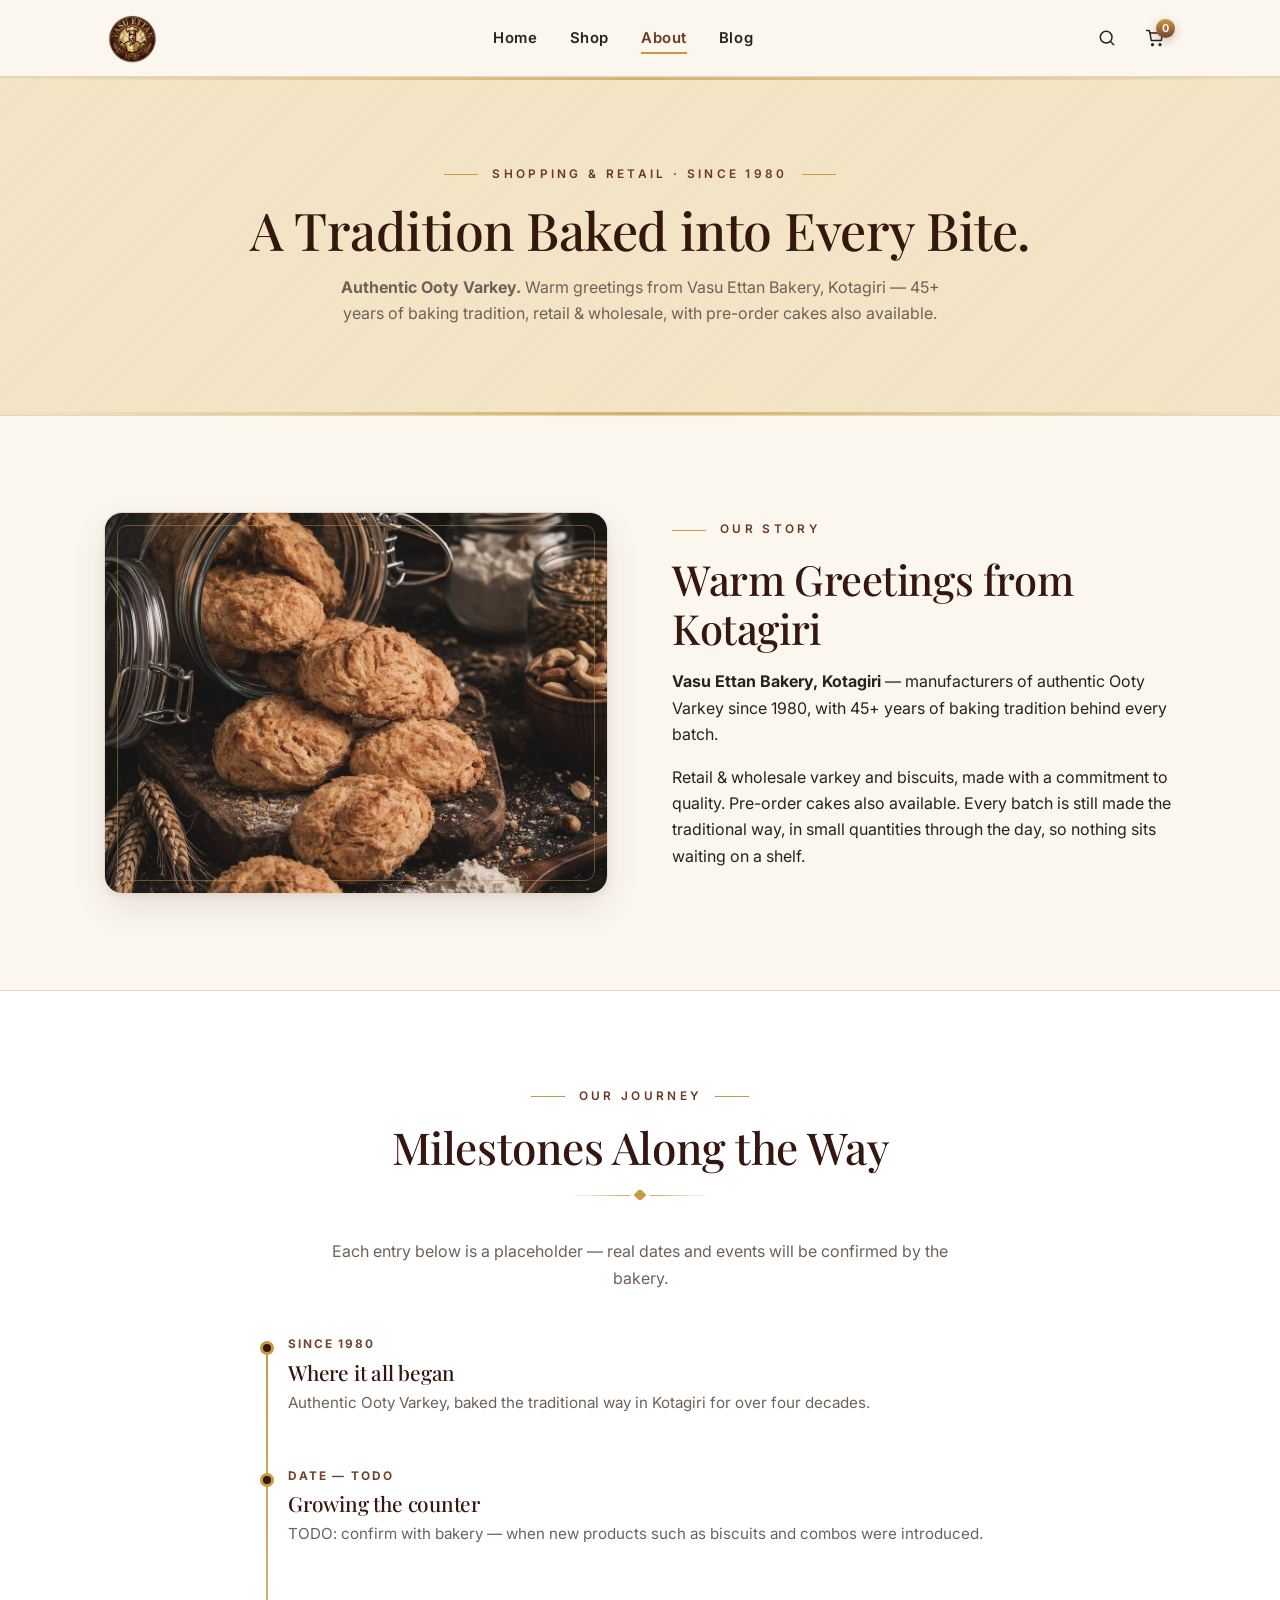
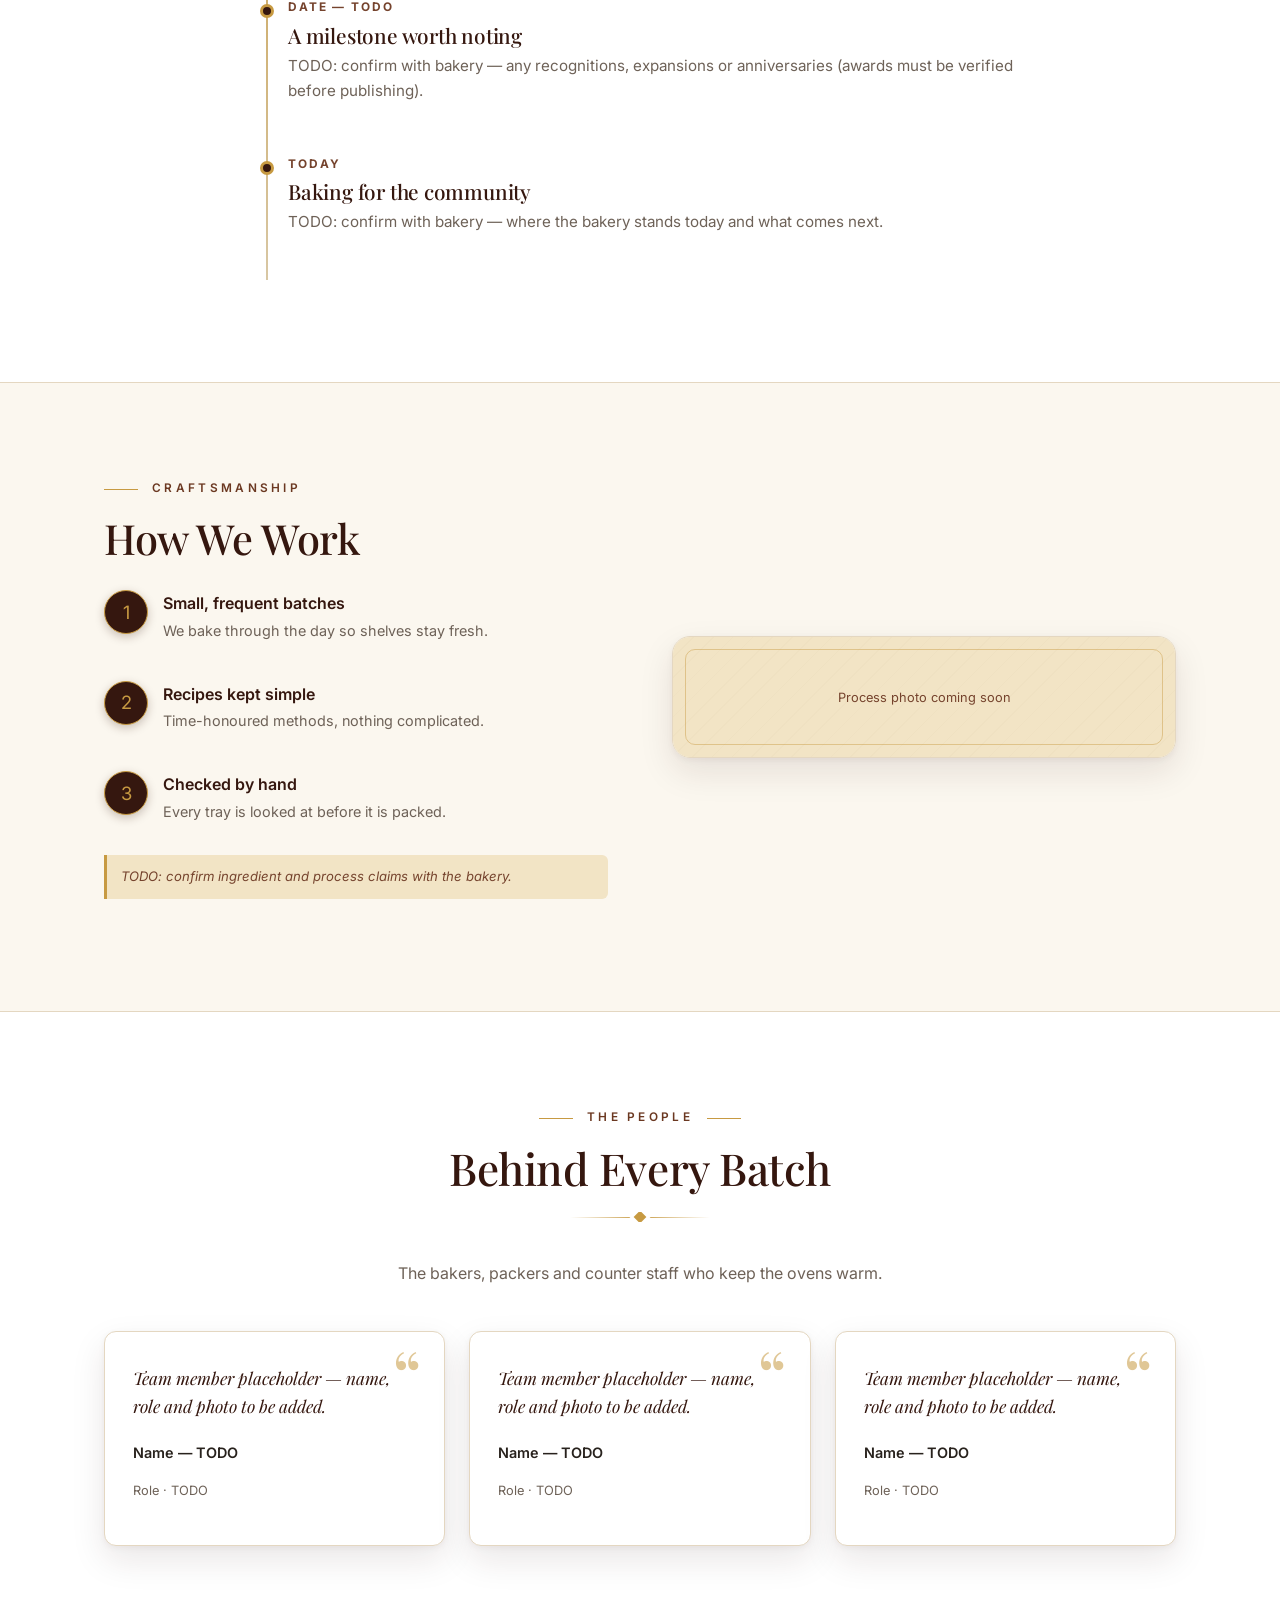
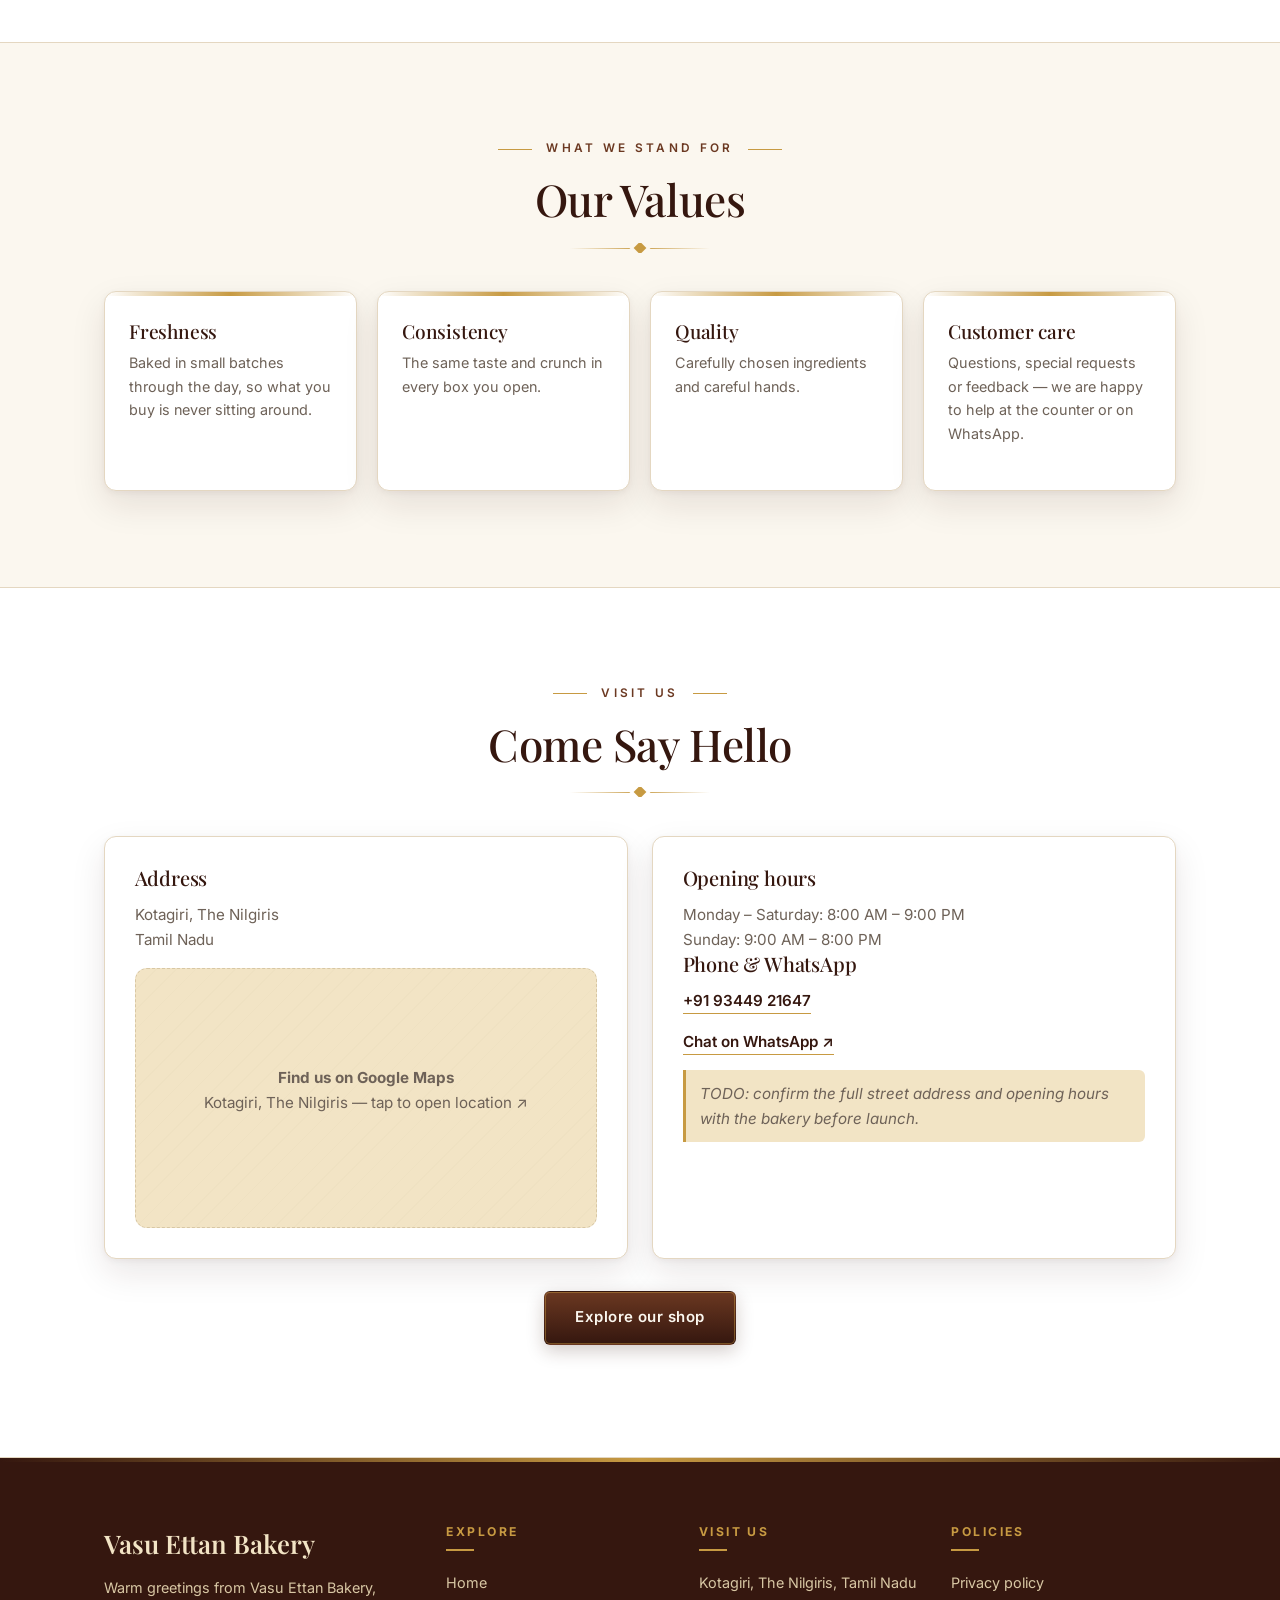
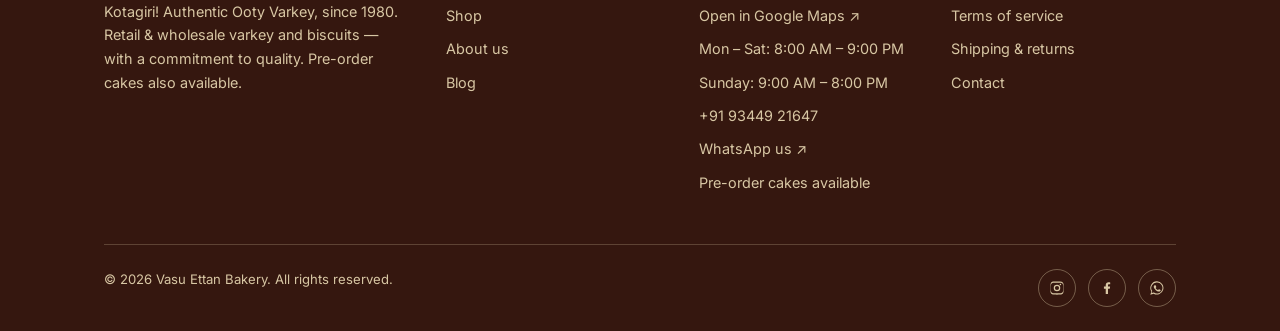
==== commit 1bba7550: "UI updates fully" ====
--- a/about.html
+++ b/about.html
@@ -40,8 +40,8 @@
     <section class="section" aria-labelledby="story-heading">
       <div class="container split">
         <div class="split__media reveal">
-          <img src="assets/images/about/story.webp" alt="Inside Vasu Ettan Bakery, with fresh bakes on display"
-            width="720" height="540" loading="lazy" data-fallback="Bakery photo coming soon">
+          <img src="assets/our_story.png" alt="Inside Vasu Ettan Bakery, with fresh bakes on display"
+            width="1078" height="1042" loading="lazy" data-fallback="Bakery photo coming soon">
         </div>
         <div class="reveal">
           <span class="section-kicker text-left">Our story</span>
--- a/css/style.css
+++ b/css/style.css
@@ -406,8 +406,9 @@
 }
 
 .site-logo img {
-  height: 44px;
+  height: 56px;
   width: auto;
+  border-radius: var(--radius-sm);
 }
 
 .site-logo__fallback {
@@ -557,62 +558,94 @@
 /* ---------- Hero ---------- */
 .hero {
   position: relative;
-  min-height: 600px;
+  min-height: 100vh;
   display: flex;
   align-items: center;
   overflow: hidden;
   background: var(--color-chocolate);
 }
 
+.hero__media::after {
+  content: "";
+  position: absolute;
+  inset: 0;
+  background: radial-gradient(
+    ellipse at 20% 50%,
+    rgba(40, 34, 29, 0.08) 0%,
+    rgba(40, 34, 29, 0.18) 100%
+  );
+}
+
 .hero__media {
   position: absolute;
   inset: 0;
 }
 
-.hero__media img {
+.hero__media--right picture {
+  display: block;
   width: 100%;
   height: 100%;
-  object-fit: cover;
+}
+
+.hero__media--right img {
+  width: 100%;
+  height: 100%;
+  object-fit: contain;
+  object-position: right center;
+  background: var(--color-chocolate);
 }
 
 .hero__overlay {
   position: absolute;
   inset: 0;
-  background: var(--hero-overlay);
+  background: radial-gradient(
+      ellipse at 50% 0%,
+      rgba(199, 154, 66, 0.14) 0%,
+      rgba(199, 154, 66, 0) 40%
+    ),
+    linear-gradient(
+      90deg,
+      rgba(53, 23, 15, 0.97) 0%,
+      rgba(53, 23, 15, 0.84) 36%,
+      rgba(53, 23, 15, 0.36) 60%,
+      rgba(53, 23, 15, 0.06) 100%
+    );
+}
+
+.hero::after {
+  content: "";
+  position: absolute;
+  inset: 0;
+  background: radial-gradient(
+    circle at 8% 50%,
+    rgba(199, 154, 66, 0.1) 0%,
+    rgba(199, 154, 66, 0) 65%
+  );
+  pointer-events: none;
 }
 
 .hero__content {
   position: relative;
   z-index: 1;
-  max-width: 640px;
-  padding-block: 5rem;
+  max-width: 720px;
+  padding-block: 6.5rem;
   color: var(--color-cream);
-}
-
-.hero__content::before {
-  content: "";
-  display: block;
-  width: 64px;
-  height: 3px;
-  background: var(--color-gold);
-  margin-bottom: 1.6rem;
-  box-shadow: 70px 0 0 -1px var(--hairline-gold-strong);
 }
 
 .hero__eyebrow {
   font-size: 0.78rem;
   font-weight: 700;
-  letter-spacing: 0.3em;
+  letter-spacing: 0.32em;
   text-transform: uppercase;
   color: var(--color-gold);
-  margin-bottom: 1.1rem;
+  margin-bottom: 1rem;
 }
 
 .hero__title {
-  font-size: clamp(2.5rem, 6.5vw, 4.25rem);
+  font-size: clamp(2.6rem, 6.5vw, 4.5rem);
   color: var(--color-cream);
   margin-bottom: 1.1rem;
-  text-shadow: var(--shadow-hero-text);
+  text-shadow: 0 3px 40px rgba(53, 23, 15, 0.55);
 }
 
 .hero__text {
@@ -662,10 +695,92 @@
   color: var(--color-muted);
 }
 
+/* Shop hero — image banner variant */
+.page-hero--shop {
+  position: relative;
+  display: flex;
+  align-items: center;
+  overflow: hidden;
+  min-height: 100vh;
+  background: var(--color-chocolate);
+  border-bottom: none;
+  padding-block: clamp(4.5rem, 12vw, 7.5rem);
+  text-align: center;
+  color: var(--color-cream);
+}
+
+.page-hero--shop::before,
+.page-hero--shop::after {
+  display: none;
+}
+
+.page-hero__media {
+  position: absolute;
+  inset: 0;
+}
+
+.page-hero__media img {
+  width: 100%;
+  height: 100%;
+  object-fit: cover;
+  object-position: center 60%;
+}
+
+.page-hero__overlay {
+  position: absolute;
+  inset: 0;
+  background:
+    radial-gradient(ellipse at 50% 0%, rgba(199, 154, 66, 0.18) 0%, rgba(199, 154, 66, 0) 55%),
+    linear-gradient(180deg, rgba(26, 15, 10, 0.55) 0%, rgba(26, 15, 10, 0.82) 100%);
+}
+
+.page-hero__content {
+  position: relative;
+  z-index: 1;
+}
+
+.page-hero--shop .section-kicker {
+  color: var(--color-gold);
+}
+
+.page-hero--shop .page-hero__title {
+  color: var(--color-ivory);
+  text-shadow: 0 3px 40px rgba(26, 15, 10, 0.55);
+}
+
+.page-hero--shop .page-hero__text {
+  color: var(--color-cream);
+  max-width: 640px;
+}
+
+.page-hero__pills {
+  display: flex;
+  flex-wrap: wrap;
+  justify-content: center;
+  gap: 0.6rem;
+  margin-top: 1.75rem;
+  padding: 0;
+  list-style: none;
+}
+
+.page-hero__pills li {
+  padding: 0.45rem 1.1rem;
+  font-size: 0.8rem;
+  font-weight: 600;
+  letter-spacing: 0.08em;
+  text-transform: uppercase;
+  color: var(--color-gold);
+  background: rgba(26, 15, 10, 0.55);
+  border: 1px solid var(--hairline-gold);
+  border-radius: 999px;
+  backdrop-filter: blur(6px);
+  -webkit-backdrop-filter: blur(6px);
+}
+
 /* ---------- Category cards ---------- */
 .category-grid {
   display: grid;
-  grid-template-columns: repeat(3, 1fr);
+  grid-template-columns: repeat(4, 1fr);
   gap: 1.5rem;
 }
 
@@ -685,25 +800,38 @@
     border-color var(--transition);
 }
 
+.category-card__texture {
+  position: absolute;
+  inset: 0;
+  width: 100%;
+  height: 100%;
+  object-fit: cover;
+  opacity: 0.45;
+  transition: transform 400ms ease, opacity var(--transition);
+}
+
+.category-card:hover .category-card__texture {
+  transform: scale(1.06);
+  opacity: 0.55;
+}
+
 .category-card::before {
+  content: "";
+  position: absolute;
+  inset: 0;
+  background: linear-gradient(180deg, rgba(26, 15, 10, 0.25) 0%, rgba(26, 15, 10, 0.85) 100%);
+  z-index: 0;
+  pointer-events: none;
+}
+
+.category-card::after {
   content: "";
   position: absolute;
   inset: 8px;
   border: 1px solid var(--hairline-gold);
   border-radius: calc(var(--radius-lg) - 6px);
   pointer-events: none;
-}
-
-.category-card::after {
-  content: "";
-  position: absolute;
-  top: -30px;
-  right: -30px;
-  width: 150px;
-  height: 150px;
-  border: 1px solid var(--hairline-gold);
-  border-radius: 50%;
-  transition: transform 400ms ease;
+  z-index: 1;
 }
 
 .category-card:hover {
@@ -712,13 +840,9 @@
   border-color: var(--color-gold);
 }
 
-.category-card:hover::after {
-  transform: scale(1.25);
-}
-
 .category-card__body {
   position: relative;
-  z-index: 1;
+  z-index: 2;
 }
 
 .category-card__title {
@@ -733,15 +857,6 @@
   letter-spacing: 0.12em;
   text-transform: uppercase;
   color: var(--color-gold);
-}
-
-.category-card__texture {
-  position: absolute;
-  inset: 0;
-  opacity: 0.14;
-  object-fit: cover;
-  width: 100%;
-  height: 100%;
 }
 
 /* ---------- Product card ---------- */
@@ -1322,6 +1437,14 @@
   box-shadow: var(--shadow-card);
 }
 
+.split__media img {
+  display: block;
+  width: 100%;
+  height: 380px;
+  object-fit: cover;
+  object-position: center;
+}
+
 .split__media::before {
   content: "";
   position: absolute;
@@ -1358,8 +1481,8 @@
   color: var(--color-gold);
   border: 1px solid var(--color-gold);
   border-radius: 50%;
-  font-family: var(--font-heading);
-  font-weight: 600;
+  font-size: 1.15rem;
+  line-height: 1;
   box-shadow: var(--shadow-badge);
 }
 
--- a/css/responsive.css
+++ b/css/responsive.css
@@ -99,6 +99,10 @@
     grid-template-columns: 1fr;
   }
 
+  .split__media img {
+    height: 280px;
+  }
+
   .modal__grid {
     grid-template-columns: 1fr;
   }
@@ -111,8 +115,23 @@
     min-height: 200px;
   }
 
-  .hero {
-    min-height: 440px;
+  .hero__content {
+    padding-block: 1.25rem 3.25rem;
+    text-align: center;
+    margin-inline: auto;
+  }
+
+  .page-hero--shop {
+    padding-block: 3rem;
+  }
+
+  .hero__text {
+    margin-inline: auto;
+  }
+
+  .hero__media--right img {
+    object-fit: cover;
+    object-position: center;
   }
 }
 
@@ -135,7 +154,7 @@
   }
 
   .category-grid {
-    grid-template-columns: repeat(3, 1fr);
+    grid-template-columns: repeat(2, 1fr);
   }
 
   .testimonial-grid,
@@ -206,7 +225,7 @@
   }
 
   .site-logo img {
-    height: 34px;
+    height: 44px;
   }
 
   .product-card__body {
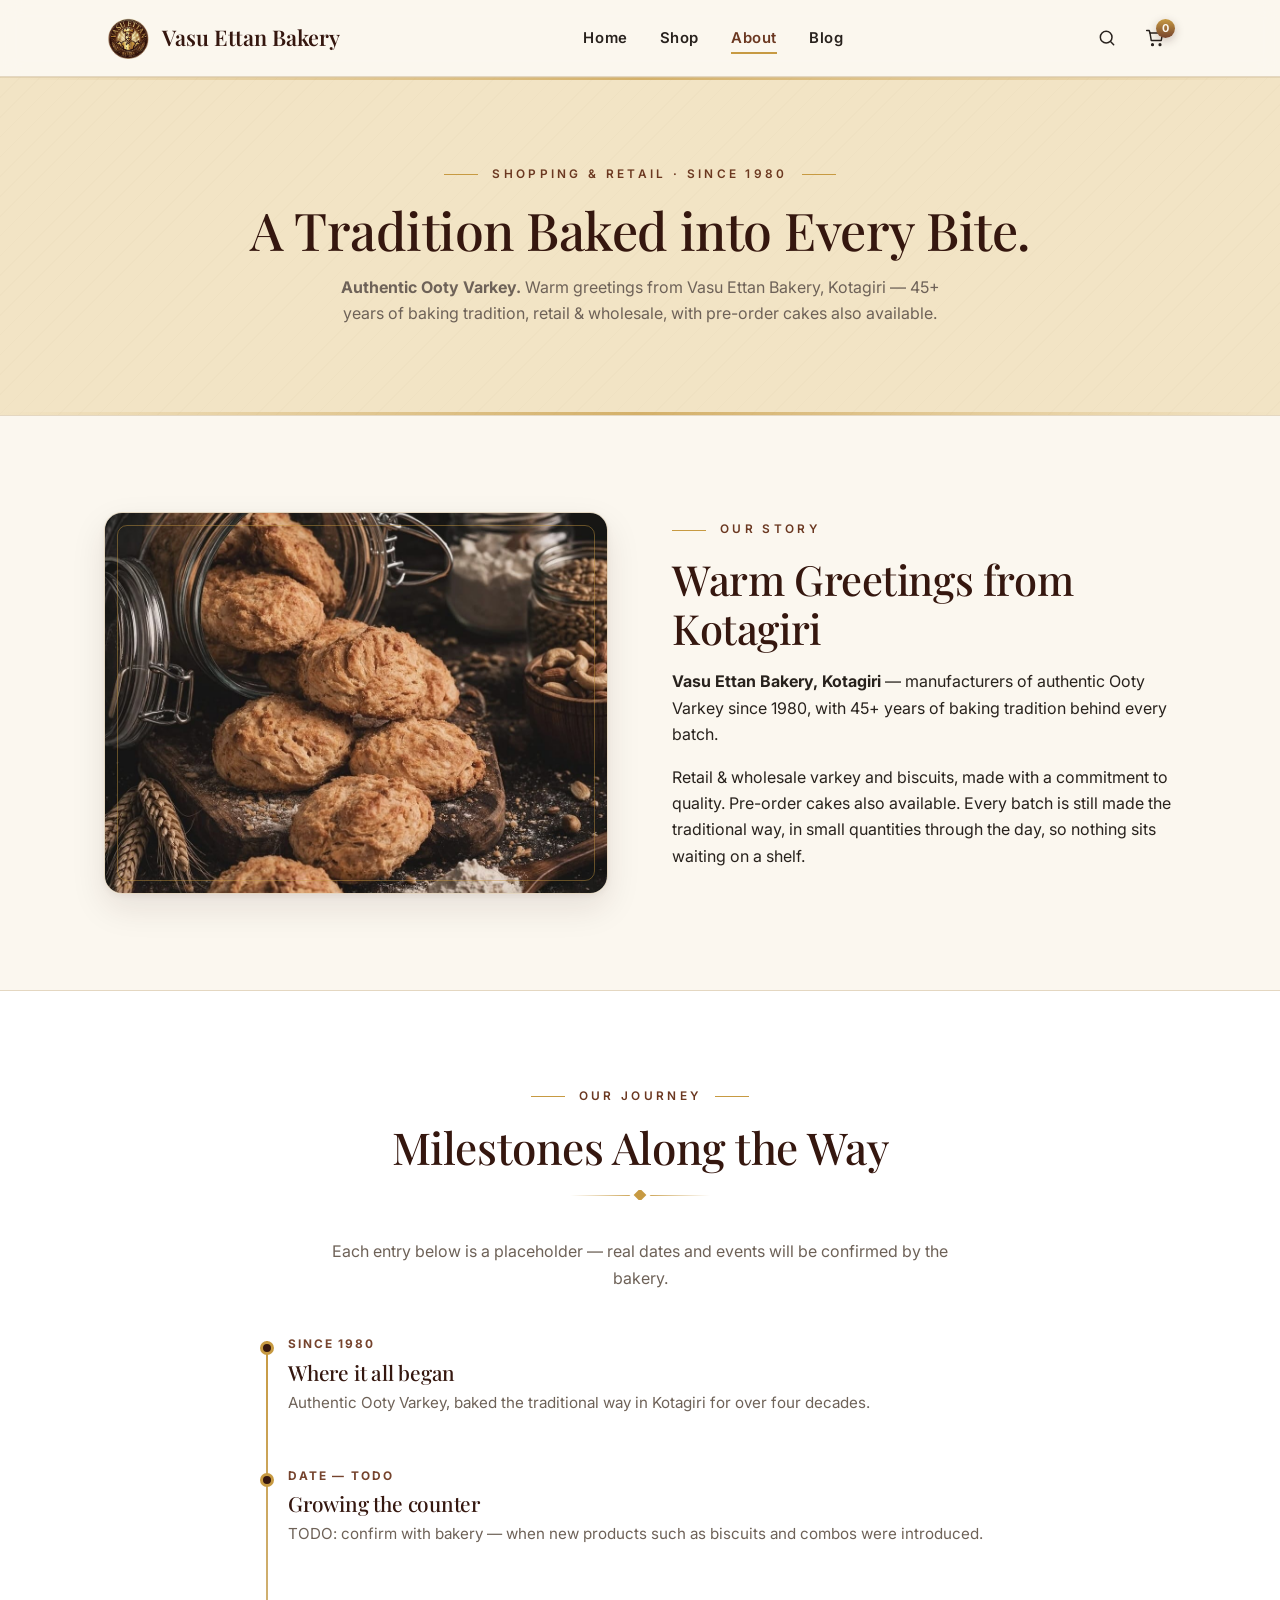
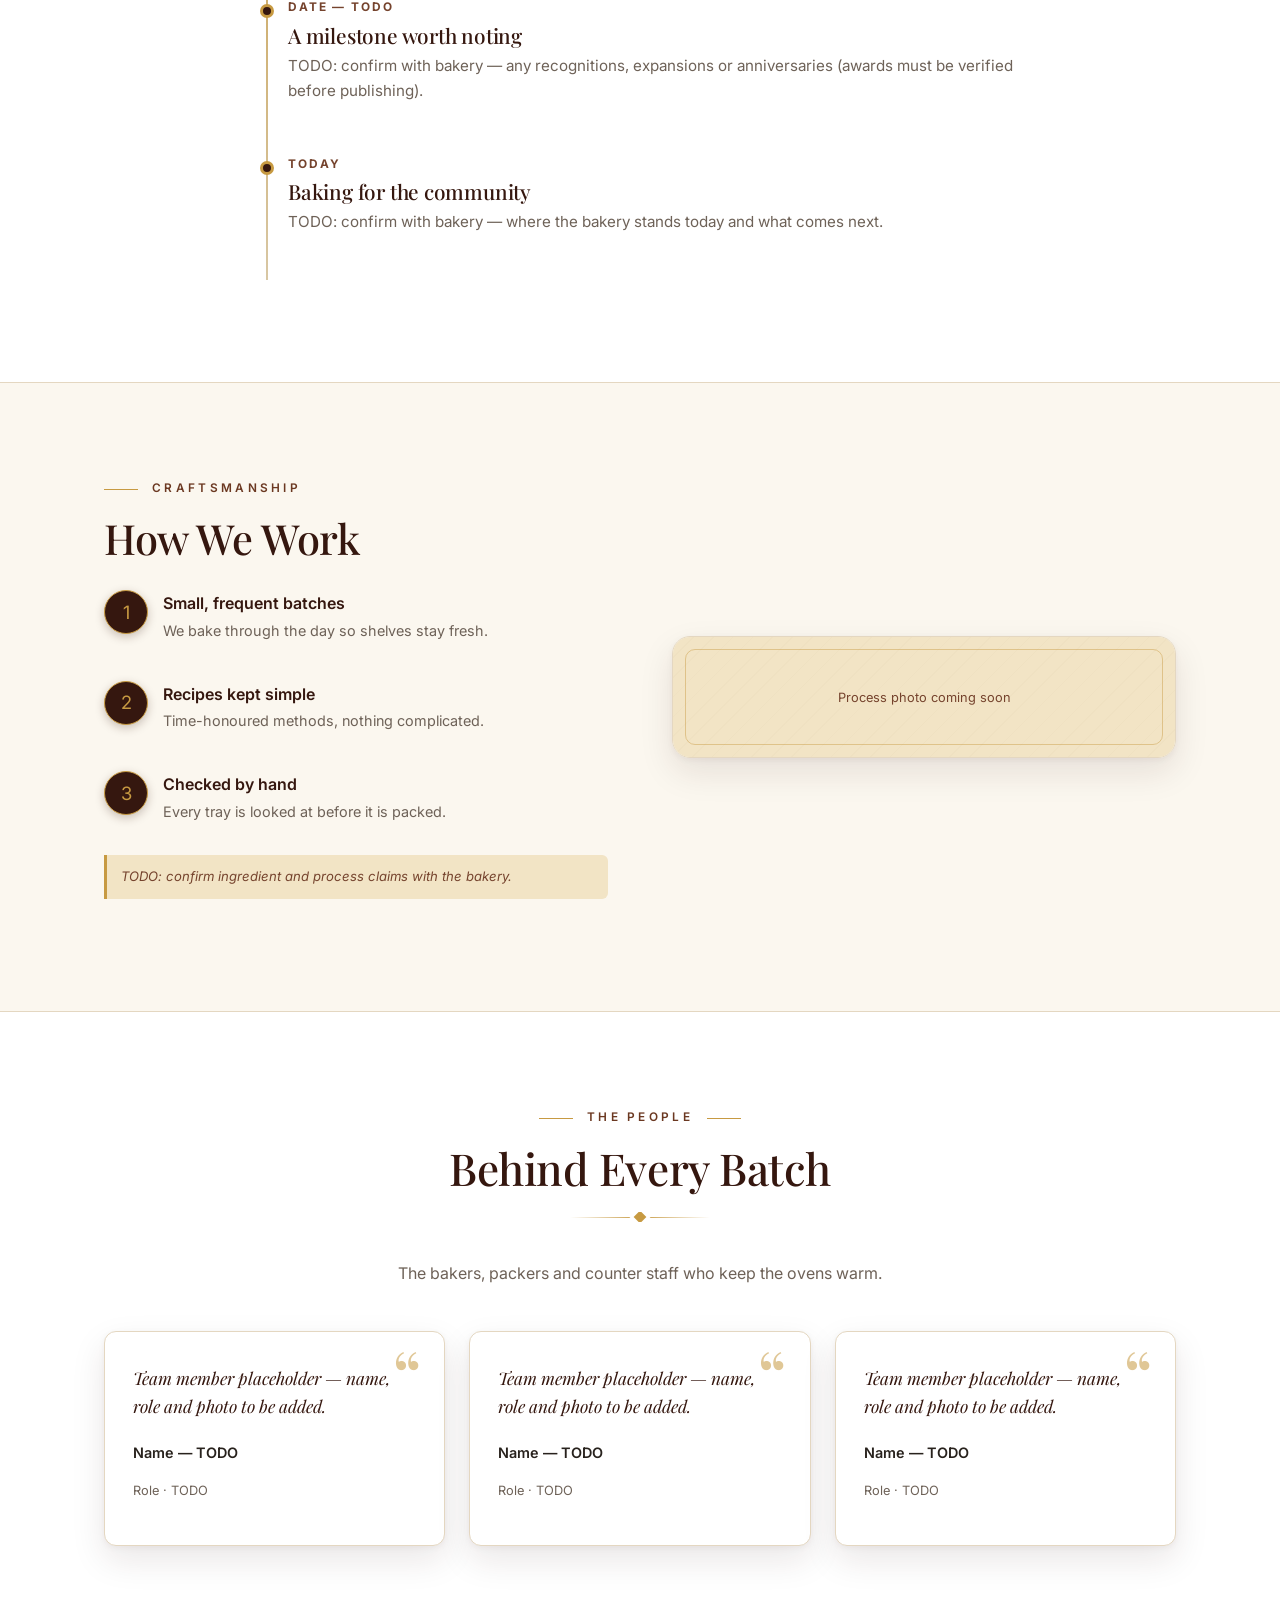
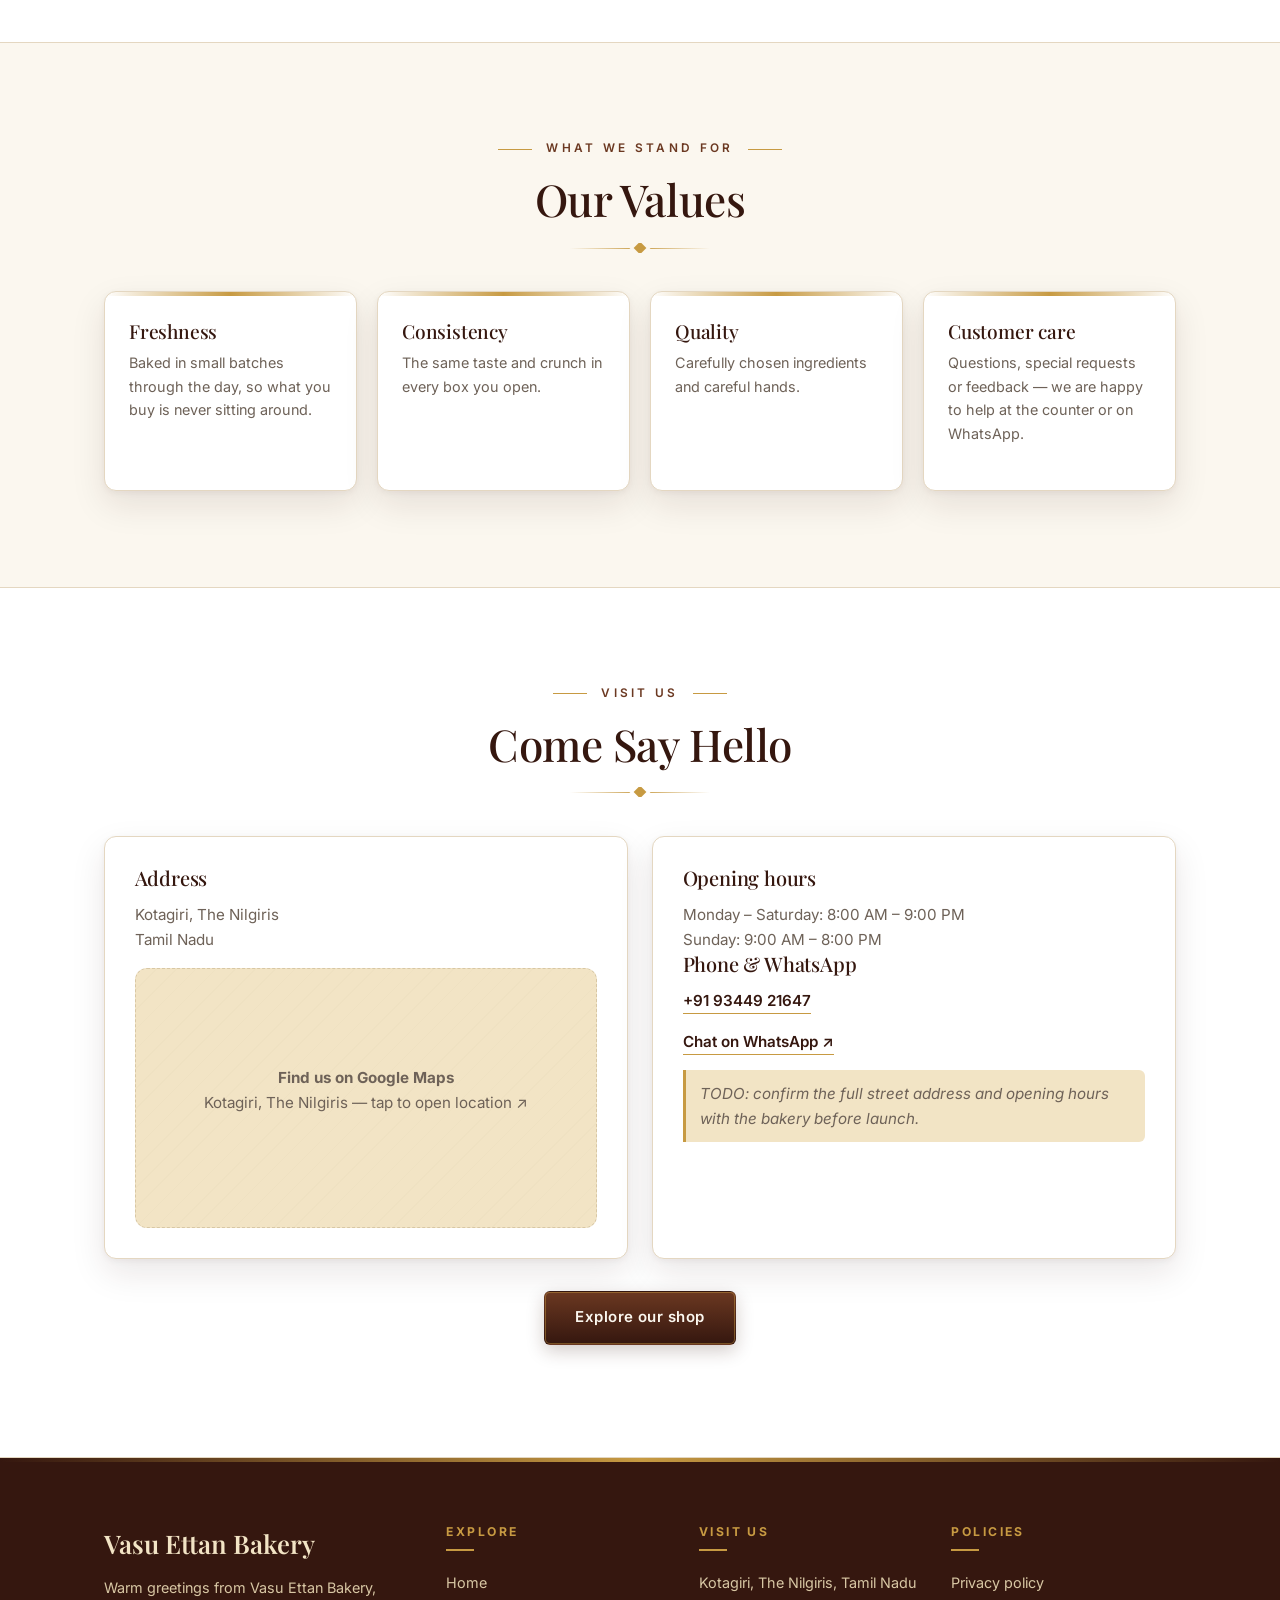
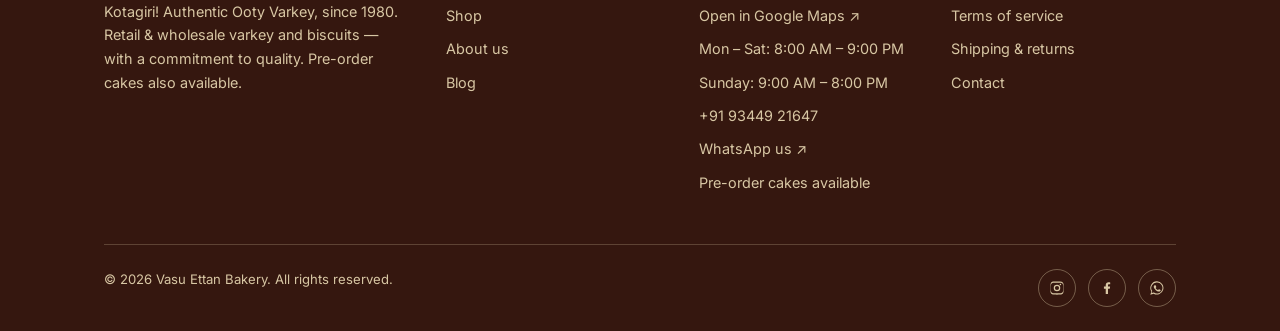
==== commit 3fb69657: "UI updates fully" ====
--- a/about.html
+++ b/about.html
@@ -4,6 +4,8 @@
   <meta charset="UTF-8">
   <meta name="viewport" content="width=device-width, initial-scale=1.0">
   <title>About Us | Vasu Ettan Bakery — A Tradition Baked into Every Bite</title>
+  <link rel="icon" type="image/png" href="assets/favicon.png">
+  <link rel="apple-touch-icon" href="assets/apple-touch-icon.png">
   <meta name="description" content="The story, craft and people behind Vasu Ettan Bakery — a traditional bakery baking fresh varkey and biscuits with care.">
   <link rel="canonical" href="https://www.vasuettanbakery.com/about.html">
   <meta property="og:type" content="website">
@@ -29,8 +31,8 @@
     <section class="page-hero" aria-labelledby="about-title">
       <div class="container">
         <span class="section-kicker">Shopping &amp; retail · Since 1980</span>
-        <h1 class="page-hero__title" id="about-title">A Tradition Baked into Every Bite.</h1>
-        <p class="page-hero__text"><strong>Authentic Ooty Varkey.</strong> Warm greetings
+        <h1 class="page-hero_title" id="about-title">A Tradition Baked into Every Bite.</h1>
+        <p class="page-hero_text"><strong>Authentic Ooty Varkey.</strong> Warm greetings
           from Vasu Ettan Bakery, Kotagiri — 45+ years of baking tradition, retail &amp;
           wholesale, with pre-order cakes also available.</p>
       </div>
@@ -39,13 +41,13 @@
     <!-- Brand story -->
     <section class="section" aria-labelledby="story-heading">
       <div class="container split">
-        <div class="split__media reveal">
+        <div class="split_media reveal">
           <img src="assets/our_story.png" alt="Inside Vasu Ettan Bakery, with fresh bakes on display"
             width="1078" height="1042" loading="lazy" data-fallback="Bakery photo coming soon">
         </div>
         <div class="reveal">
           <span class="section-kicker text-left">Our story</span>
-          <h2 class="split__title" id="story-heading">Warm Greetings from Kotagiri</h2>
+          <h2 class="split_title" id="story-heading">Warm Greetings from Kotagiri</h2>
           <p><strong>Vasu Ettan Bakery, Kotagiri</strong> — manufacturers of authentic
             Ooty Varkey since 1980, with 45+ years of baking tradition behind every batch.</p>
           <p>Retail &amp; wholesale varkey and biscuits, made with a commitment to
@@ -68,28 +70,28 @@
         <div class="timeline">
           <!-- TODO: replace every date, title and description below with verified history.
                Do not publish unconfirmed dates or awards. -->
-          <div class="timeline__item reveal">
-            <p class="timeline__date">Since 1980</p>
-            <h3 class="timeline__title">Where it all began</h3>
-            <p class="timeline__text">Authentic Ooty Varkey, baked the traditional way
+          <div class="timeline_item reveal">
+            <p class="timeline_date">Since 1980</p>
+            <h3 class="timeline_title">Where it all began</h3>
+            <p class="timeline_text">Authentic Ooty Varkey, baked the traditional way
               in Kotagiri for over four decades.</p>
           </div>
-          <div class="timeline__item reveal">
-            <p class="timeline__date">Date — TODO</p>
-            <h3 class="timeline__title">Growing the counter</h3>
-            <p class="timeline__text">TODO: confirm with bakery — when new products such
+          <div class="timeline_item reveal">
+            <p class="timeline_date">Date — TODO</p>
+            <h3 class="timeline_title">Growing the counter</h3>
+            <p class="timeline_text">TODO: confirm with bakery — when new products such
               as biscuits and combos were introduced.</p>
           </div>
-          <div class="timeline__item reveal">
-            <p class="timeline__date">Date — TODO</p>
-            <h3 class="timeline__title">A milestone worth noting</h3>
-            <p class="timeline__text">TODO: confirm with bakery — any recognitions,
+          <div class="timeline_item reveal">
+            <p class="timeline_date">Date — TODO</p>
+            <h3 class="timeline_title">A milestone worth noting</h3>
+            <p class="timeline_text">TODO: confirm with bakery — any recognitions,
               expansions or anniversaries (awards must be verified before publishing).</p>
           </div>
-          <div class="timeline__item reveal">
-            <p class="timeline__date">Today</p>
-            <h3 class="timeline__title">Baking for the community</h3>
-            <p class="timeline__text">TODO: confirm with bakery — where the bakery stands
+          <div class="timeline_item reveal">
+            <p class="timeline_date">Today</p>
+            <h3 class="timeline_title">Baking for the community</h3>
+            <p class="timeline_text">TODO: confirm with bakery — where the bakery stands
               today and what comes next.</p>
           </div>
         </div>
@@ -101,33 +103,33 @@
       <div class="container split">
         <div class="reveal">
           <span class="section-kicker text-left">Craftsmanship</span>
-          <h2 class="split__title" id="craft-heading">How We Work</h2>
+          <h2 class="split_title" id="craft-heading">How We Work</h2>
           <ul class="feature-list">
             <li>
-              <span class="feature-list__icon" aria-hidden="true">1</span>
+              <span class="feature-list_icon" aria-hidden="true">1</span>
               <div>
-                <p class="feature-list__title">Small, frequent batches</p>
-                <p class="feature-list__text">We bake through the day so shelves stay fresh.</p>
+                <p class="feature-list_title">Small, frequent batches</p>
+                <p class="feature-list_text">We bake through the day so shelves stay fresh.</p>
               </div>
             </li>
             <li>
-              <span class="feature-list__icon" aria-hidden="true">2</span>
+              <span class="feature-list_icon" aria-hidden="true">2</span>
               <div>
-                <p class="feature-list__title">Recipes kept simple</p>
-                <p class="feature-list__text">Time-honoured methods, nothing complicated.</p>
+                <p class="feature-list_title">Recipes kept simple</p>
+                <p class="feature-list_text">Time-honoured methods, nothing complicated.</p>
               </div>
             </li>
             <li>
-              <span class="feature-list__icon" aria-hidden="true">3</span>
+              <span class="feature-list_icon" aria-hidden="true">3</span>
               <div>
-                <p class="feature-list__title">Checked by hand</p>
-                <p class="feature-list__text">Every tray is looked at before it is packed.</p>
+                <p class="feature-list_title">Checked by hand</p>
+                <p class="feature-list_text">Every tray is looked at before it is packed.</p>
               </div>
             </li>
           </ul>
           <p class="todo-note">TODO: confirm ingredient and process claims with the bakery.</p>
         </div>
-        <div class="split__media reveal">
+        <div class="split_media reveal">
           <img src="assets/images/about/process.webp" alt="Baker checking a tray of freshly baked biscuits"
             width="720" height="540" loading="lazy" data-fallback="Process photo coming soon">
         </div>
@@ -145,22 +147,22 @@
         <div class="testimonial-grid">
           <!-- TODO: replace with real names, roles and photos once supplied by the bakery. -->
           <article class="testimonial reveal">
-            <p class="testimonial__quote">Team member placeholder — name, role and photo to be
+            <p class="testimonial_quote">Team member placeholder — name, role and photo to be
               added.</p>
-            <p class="testimonial__author">Name — TODO</p>
-            <p class="testimonial__meta">Role · TODO</p>
+            <p class="testimonial_author">Name — TODO</p>
+            <p class="testimonial_meta">Role · TODO</p>
           </article>
           <article class="testimonial reveal">
-            <p class="testimonial__quote">Team member placeholder — name, role and photo to be
+            <p class="testimonial_quote">Team member placeholder — name, role and photo to be
               added.</p>
-            <p class="testimonial__author">Name — TODO</p>
-            <p class="testimonial__meta">Role · TODO</p>
+            <p class="testimonial_author">Name — TODO</p>
+            <p class="testimonial_meta">Role · TODO</p>
           </article>
           <article class="testimonial reveal">
-            <p class="testimonial__quote">Team member placeholder — name, role and photo to be
+            <p class="testimonial_quote">Team member placeholder — name, role and photo to be
               added.</p>
-            <p class="testimonial__author">Name — TODO</p>
-            <p class="testimonial__meta">Role · TODO</p>
+            <p class="testimonial_author">Name — TODO</p>
+            <p class="testimonial_meta">Role · TODO</p>
           </article>
         </div>
       </div>
@@ -174,23 +176,23 @@
         <hr class="divider">
         <div class="values-grid">
           <article class="value-card reveal">
-            <h3 class="value-card__title">Freshness</h3>
-            <p class="value-card__text">Baked in small batches through the day, so what
+            <h3 class="value-card_title">Freshness</h3>
+            <p class="value-card_text">Baked in small batches through the day, so what
               you buy is never sitting around.</p>
           </article>
           <article class="value-card reveal">
-            <h3 class="value-card__title">Consistency</h3>
-            <p class="value-card__text">The same taste and crunch in every box you open.</p>
-          </article>
-          <article class="value-card reveal">
-            <h3 class="value-card__title">Quality</h3>
-            <p class="value-card__text">Carefully chosen ingredients and careful hands.
+            <h3 class="value-card_title">Consistency</h3>
+            <p class="value-card_text">The same taste and crunch in every box you open.</p>
+          </article>
+          <article class="value-card reveal">
+            <h3 class="value-card_title">Quality</h3>
+            <p class="value-card_text">Carefully chosen ingredients and careful hands.
               <!-- TODO: confirm specific quality/ingredient claims with the bakery. -->
             </p>
           </article>
           <article class="value-card reveal">
-            <h3 class="value-card__title">Customer care</h3>
-            <p class="value-card__text">Questions, special requests or feedback — we are
+            <h3 class="value-card_title">Customer care</h3>
+            <p class="value-card_text">Questions, special requests or feedback — we are
               happy to help at the counter or on WhatsApp.</p>
           </article>
         </div>
@@ -206,7 +208,7 @@
 
         <div class="visit-grid">
           <div class="visit-card reveal">
-            <h3 class="visit-card__title">Address</h3>
+            <h3 class="visit-card_title">Address</h3>
             <!-- TODO: confirm the full street address with the bakery -->
             <p>Kotagiri, The Nilgiris<br>Tamil Nadu</p>
             <a class="map-placeholder" href="https://maps.app.goo.gl/34eZL2XermHqfsZL7"
@@ -218,14 +220,14 @@
           </div>
 
           <div class="visit-card reveal">
-            <h3 class="visit-card__title">Opening hours</h3>
+            <h3 class="visit-card_title">Opening hours</h3>
             <ul>
               <!-- TODO: confirm opening hours with the bakery -->
               <li>Monday – Saturday: 8:00 AM – 9:00 PM</li>
               <li>Sunday: 9:00 AM – 8:00 PM</li>
             </ul>
 
-            <h3 class="visit-card__title">Phone &amp; WhatsApp</h3>
+            <h3 class="visit-card_title">Phone &amp; WhatsApp</h3>
             <p><a class="link-arrow" href="tel:+919344921647">+91 93449 21647</a></p>
             <p><a class="link-arrow" href="https://wa.me/919344921647" target="_blank" rel="noopener">Chat on WhatsApp ↗</a></p>
 
--- a/css/style.css
+++ b/css/style.css
@@ -291,13 +291,13 @@
 }
 
 /* Gold CTA (used inside the dark hero) */
-.hero__content .btn--primary {
+.hero_content .btn--primary {
   background: linear-gradient(180deg, var(--color-gold), var(--color-cinnamon));
   color: var(--color-cream);
   box-shadow: var(--shadow-gold-cta);
 }
 
-.hero__content .btn--primary:hover {
+.hero_content .btn--primary:hover {
   background: var(--color-gold);
   color: var(--color-chocolate);
 }
@@ -387,7 +387,7 @@
   box-shadow: 0 1px 0 var(--hairline-wheat);
 }
 
-.site-header__inner {
+.site-header_inner {
   display: flex;
   align-items: center;
   justify-content: space-between;
@@ -406,12 +406,20 @@
 }
 
 .site-logo img {
-  height: 56px;
+  height: 48px;
   width: auto;
   border-radius: var(--radius-sm);
 }
 
-.site-logo__fallback {
+.site-logo_name {
+  font-family: var(--font-heading);
+  font-size: 1.35rem;
+  font-weight: 600;
+  color: var(--color-heading);
+  line-height: 1.1;
+}
+
+.site-logo_fallback {
   display: none;
 }
 
@@ -419,17 +427,13 @@
   display: none;
 }
 
-.site-logo.is-fallback .site-logo__fallback {
-  display: block;
-}
-
-.site-nav__list {
+.site-nav_list {
   display: flex;
   align-items: center;
   gap: 2rem;
 }
 
-.site-nav__link {
+.site-nav_link {
   position: relative;
   font-size: 0.93rem;
   font-weight: 600;
@@ -438,7 +442,7 @@
   transition: color var(--transition);
 }
 
-.site-nav__link::after {
+.site-nav_link::after {
   content: "";
   position: absolute;
   left: 0;
@@ -451,13 +455,13 @@
   transition: transform var(--transition);
 }
 
-.site-nav__link:hover,
-.site-nav__link[aria-current="page"] {
+.site-nav_link:hover,
+.site-nav_link[aria-current="page"] {
   color: var(--color-cocoa);
 }
 
-.site-nav__link:hover::after,
-.site-nav__link[aria-current="page"]::after {
+.site-nav_link:hover::after,
+.site-nav_link[aria-current="page"]::after {
   transform: scaleX(1);
 }
 
@@ -520,7 +524,7 @@
   display: none;
 }
 
-.site-nav__close {
+.site-nav_close {
   display: none;
 }
 
@@ -535,13 +539,13 @@
   display: block;
 }
 
-.header-search__form {
+.header-search_form {
   display: flex;
   gap: 0.5rem;
   padding-block: 0.8rem;
 }
 
-.header-search__input {
+.header-search_input {
   flex: 1;
   padding: 0.7rem 1.1rem;
   border: 1px solid var(--color-border);
@@ -550,7 +554,7 @@
   transition: border-color var(--transition), box-shadow var(--transition);
 }
 
-.header-search__input:focus {
+.header-search_input:focus {
   border-color: var(--color-gold);
   box-shadow: 0 0 0 3px var(--hairline-gold);
 }
@@ -565,7 +569,7 @@
   background: var(--color-chocolate);
 }
 
-.hero__media::after {
+.hero_media::after {
   content: "";
   position: absolute;
   inset: 0;
@@ -576,26 +580,17 @@
   );
 }
 
-.hero__media {
+.hero_media {
   position: absolute;
   inset: 0;
-}
-
-.hero__media--right picture {
-  display: block;
-  width: 100%;
-  height: 100%;
-}
-
-.hero__media--right img {
-  width: 100%;
-  height: 100%;
-  object-fit: contain;
-  object-position: right center;
-  background: var(--color-chocolate);
-}
-
-.hero__overlay {
+  background-color: var(--color-chocolate);
+  background-image: url("../assets/hero_image_bg.png?v=3");
+  background-repeat: no-repeat;
+  background-position: right center;
+  background-size: contain;
+}
+
+.hero_overlay {
   position: absolute;
   inset: 0;
   background: radial-gradient(
@@ -624,7 +619,7 @@
   pointer-events: none;
 }
 
-.hero__content {
+.hero_content {
   position: relative;
   z-index: 1;
   max-width: 720px;
@@ -632,7 +627,7 @@
   color: var(--color-cream);
 }
 
-.hero__eyebrow {
+.hero_eyebrow {
   font-size: 0.78rem;
   font-weight: 700;
   letter-spacing: 0.32em;
@@ -641,14 +636,23 @@
   margin-bottom: 1rem;
 }
 
-.hero__title {
+.hero_brand {
+  font-family: var(--font-heading);
+  font-size: clamp(1.15rem, 2.5vw, 1.5rem);
+  font-weight: 600;
+  letter-spacing: 0.06em;
+  color: var(--color-gold);
+  margin-bottom: 0.5rem;
+}
+
+.hero_title {
   font-size: clamp(2.6rem, 6.5vw, 4.5rem);
   color: var(--color-cream);
   margin-bottom: 1.1rem;
   text-shadow: 0 3px 40px rgba(53, 23, 15, 0.55);
 }
 
-.hero__text {
+.hero_text {
   font-size: clamp(1.02rem, 2vw, 1.2rem);
   color: var(--color-ivory);
   margin-bottom: 2.25rem;
@@ -684,12 +688,12 @@
   bottom: 0;
 }
 
-.page-hero__title {
+.page-hero_title {
   font-size: clamp(2.1rem, 5vw, 3.25rem);
   margin-bottom: 0.85rem;
 }
 
-.page-hero__text {
+.page-hero_text {
   max-width: 620px;
   margin: 0 auto;
   color: var(--color-muted);
@@ -714,19 +718,19 @@
   display: none;
 }
 
-.page-hero__media {
+.page-hero_media {
   position: absolute;
   inset: 0;
 }
 
-.page-hero__media img {
+.page-hero_media img {
   width: 100%;
   height: 100%;
   object-fit: cover;
   object-position: center 60%;
 }
 
-.page-hero__overlay {
+.page-hero_overlay {
   position: absolute;
   inset: 0;
   background:
@@ -734,7 +738,7 @@
     linear-gradient(180deg, rgba(26, 15, 10, 0.55) 0%, rgba(26, 15, 10, 0.82) 100%);
 }
 
-.page-hero__content {
+.page-hero_content {
   position: relative;
   z-index: 1;
 }
@@ -743,17 +747,17 @@
   color: var(--color-gold);
 }
 
-.page-hero--shop .page-hero__title {
+.page-hero--shop .page-hero_title {
   color: var(--color-ivory);
   text-shadow: 0 3px 40px rgba(26, 15, 10, 0.55);
 }
 
-.page-hero--shop .page-hero__text {
+.page-hero--shop .page-hero_text {
   color: var(--color-cream);
   max-width: 640px;
 }
 
-.page-hero__pills {
+.page-hero_pills {
   display: flex;
   flex-wrap: wrap;
   justify-content: center;
@@ -763,7 +767,7 @@
   list-style: none;
 }
 
-.page-hero__pills li {
+.page-hero_pills li {
   padding: 0.45rem 1.1rem;
   font-size: 0.8rem;
   font-weight: 600;
@@ -800,7 +804,7 @@
     border-color var(--transition);
 }
 
-.category-card__texture {
+.category-card_texture {
   position: absolute;
   inset: 0;
   width: 100%;
@@ -810,7 +814,7 @@
   transition: transform 400ms ease, opacity var(--transition);
 }
 
-.category-card:hover .category-card__texture {
+.category-card:hover .category-card_texture {
   transform: scale(1.06);
   opacity: 0.55;
 }
@@ -840,18 +844,18 @@
   border-color: var(--color-gold);
 }
 
-.category-card__body {
+.category-card_body {
   position: relative;
   z-index: 2;
 }
 
-.category-card__title {
+.category-card_title {
   font-size: 1.75rem;
   color: var(--color-ivory);
   margin-bottom: 0.3rem;
 }
 
-.category-card__link {
+.category-card_link {
   font-size: 0.86rem;
   font-weight: 600;
   letter-spacing: 0.12em;
@@ -901,7 +905,7 @@
   opacity: 1;
 }
 
-.product-card__media {
+.product-card_media {
   position: relative;
   aspect-ratio: 4 / 3;
   overflow: hidden;
@@ -909,18 +913,18 @@
   cursor: pointer;
 }
 
-.product-card__media img {
+.product-card_media img {
   width: 100%;
   height: 100%;
   object-fit: cover;
   transition: transform 500ms ease;
 }
 
-.product-card:hover .product-card__media img {
+.product-card:hover .product-card_media img {
   transform: scale(1.07);
 }
 
-.product-card__tag {
+.product-card_tag {
   position: absolute;
   top: 0.8rem;
   left: 0.8rem;
@@ -935,7 +939,7 @@
   box-shadow: var(--shadow-badge);
 }
 
-.product-card__body {
+.product-card_body {
   display: flex;
   flex-direction: column;
   gap: 0.75rem;
@@ -943,11 +947,11 @@
   flex: 1;
 }
 
-.product-card__name {
+.product-card_name {
   font-size: 1.2rem;
 }
 
-.product-card__link-btn {
+.product-card_link-btn {
   background: none;
   border: 0;
   padding: 0;
@@ -958,11 +962,11 @@
   transition: color var(--transition);
 }
 
-.product-card__link-btn:hover {
+.product-card_link-btn:hover {
   color: var(--color-cocoa);
 }
 
-.product-card__price {
+.product-card_price {
   font-family: var(--font-body);
   font-weight: 700;
   font-variant-numeric: tabular-nums;
@@ -975,7 +979,7 @@
   gap: 0.5rem;
 }
 
-.product-card__price::before {
+.product-card_price::before {
   content: "";
   width: 18px;
   height: 2px;
@@ -983,12 +987,12 @@
   align-self: center;
 }
 
-.product-card__includes {
+.product-card_includes {
   font-size: 0.85rem;
   color: var(--color-muted);
 }
 
-.product-card__footer {
+.product-card_footer {
   margin-top: auto;
   display: flex;
   flex-direction: column;
@@ -1002,7 +1006,7 @@
   flex-wrap: wrap;
 }
 
-.size-select__btn {
+.size-select_btn {
   flex: 1;
   min-width: 60px;
   padding: 0.45rem 0.35rem;
@@ -1016,11 +1020,11 @@
     color var(--transition), box-shadow var(--transition);
 }
 
-.size-select__btn:hover {
+.size-select_btn:hover {
   border-color: var(--color-gold);
 }
 
-.size-select__btn[aria-pressed="true"] {
+.size-select_btn[aria-pressed="true"] {
   background: var(--color-chocolate);
   border-color: var(--color-gold);
   color: var(--color-ivory);
@@ -1153,7 +1157,7 @@
   visibility: visible;
 }
 
-.drawer__header {
+.drawer_header {
   display: flex;
   align-items: center;
   justify-content: space-between;
@@ -1162,17 +1166,17 @@
   border-bottom: 1px solid var(--color-gold);
 }
 
-.drawer__title {
+.drawer_title {
   font-size: 1.4rem;
 }
 
-.drawer__body {
+.drawer_body {
   flex: 1;
   overflow-y: auto;
   padding: 1.25rem;
 }
 
-.drawer__footer {
+.drawer_footer {
   border-top: 1px solid var(--color-border);
   padding: 1.25rem;
   background: var(--color-cream);
@@ -1190,7 +1194,7 @@
   padding-top: 0;
 }
 
-.cart-line__img {
+.cart-line_img {
   width: 64px;
   height: 64px;
   object-fit: cover;
@@ -1199,17 +1203,17 @@
   border: 1px solid var(--color-border);
 }
 
-.cart-line__name {
+.cart-line_name {
   font-family: var(--font-heading);
   font-size: 1rem;
 }
 
-.cart-line__meta {
+.cart-line_meta {
   font-size: 0.8rem;
   color: var(--color-muted);
 }
 
-.cart-line__price {
+.cart-line_price {
   font-family: var(--font-body);
   font-weight: 700;
   font-variant-numeric: tabular-nums;
@@ -1249,7 +1253,7 @@
   font-weight: 600;
 }
 
-.cart-line__remove {
+.cart-line_remove {
   background: none;
   border: 0;
   color: var(--color-muted);
@@ -1260,7 +1264,7 @@
   transition: color var(--transition);
 }
 
-.cart-line__remove:hover {
+.cart-line_remove:hover {
   color: var(--color-cinnamon);
 }
 
@@ -1271,7 +1275,7 @@
   margin-bottom: 1rem;
 }
 
-.cart-summary__total {
+.cart-summary_total {
   font-family: var(--font-body);
   font-weight: 700;
   font-variant-numeric: tabular-nums;
@@ -1305,7 +1309,7 @@
   visibility: visible;
 }
 
-.modal__panel {
+.modal_panel {
   position: relative;
   width: min(880px, 100%);
   max-height: 90dvh;
@@ -1316,7 +1320,7 @@
   box-shadow: var(--shadow-modal);
 }
 
-.modal__close {
+.modal_close {
   position: absolute;
   top: 0.75rem;
   right: 0.75rem;
@@ -1326,32 +1330,32 @@
   border-radius: 50%;
 }
 
-.modal__grid {
+.modal_grid {
   display: grid;
   grid-template-columns: 1fr 1fr;
 }
 
-.modal__media {
+.modal_media {
   background: var(--color-ivory);
 }
 
-.modal__media img {
+.modal_media img {
   width: 100%;
   height: 100%;
   object-fit: cover;
   min-height: 320px;
 }
 
-.modal__body {
+.modal_body {
   padding: 2.25rem;
 }
 
-.modal__title {
+.modal_title {
   font-size: 2rem;
   margin-bottom: 0.5rem;
 }
 
-.modal__price {
+.modal_price {
   font-family: var(--font-body);
   font-weight: 700;
   font-variant-numeric: tabular-nums;
@@ -1362,7 +1366,7 @@
   margin-bottom: 1rem;
 }
 
-.modal__price::before {
+.modal_price::before {
   content: "";
   display: inline-block;
   width: 22px;
@@ -1372,12 +1376,12 @@
   margin-right: 0.6rem;
 }
 
-.modal__desc {
+.modal_desc {
   color: var(--color-muted);
   margin-bottom: 1.25rem;
 }
 
-.modal__label {
+.modal_label {
   font-size: 0.74rem;
   font-weight: 700;
   letter-spacing: 0.16em;
@@ -1386,24 +1390,24 @@
   margin-bottom: 0.5rem;
 }
 
-.modal__includes {
+.modal_includes {
   margin-bottom: 1.25rem;
 }
 
-.modal__includes li {
+.modal_includes li {
   padding: 0.45rem 0;
   border-bottom: 1px dashed var(--color-wheat);
   font-size: 0.9rem;
 }
 
-.modal__availability {
+.modal_availability {
   font-size: 0.85rem;
   color: var(--color-olive);
   font-weight: 600;
   margin-block: 1rem;
 }
 
-.modal__actions {
+.modal_actions {
   display: flex;
   gap: 0.75rem;
   align-items: center;
@@ -1429,7 +1433,7 @@
   align-items: center;
 }
 
-.split__media {
+.split_media {
   position: relative;
   border-radius: var(--radius-lg);
   overflow: hidden;
@@ -1437,7 +1441,7 @@
   box-shadow: var(--shadow-card);
 }
 
-.split__media img {
+.split_media img {
   display: block;
   width: 100%;
   height: 380px;
@@ -1445,7 +1449,7 @@
   object-position: center;
 }
 
-.split__media::before {
+.split_media::before {
   content: "";
   position: absolute;
   inset: 12px;
@@ -1455,7 +1459,7 @@
   pointer-events: none;
 }
 
-.split__title {
+.split_title {
   font-size: clamp(1.85rem, 4vw, 2.6rem);
   margin-bottom: 1rem;
 }
@@ -1471,7 +1475,7 @@
   gap: 0.95rem;
 }
 
-.feature-list__icon {
+.feature-list_icon {
   flex: 0 0 auto;
   width: 44px;
   height: 44px;
@@ -1486,13 +1490,13 @@
   box-shadow: var(--shadow-badge);
 }
 
-.feature-list__title {
+.feature-list_title {
   font-weight: 600;
   margin-bottom: 0.15rem;
   color: var(--color-heading);
 }
 
-.feature-list__text {
+.feature-list_text {
   font-size: 0.9rem;
   color: var(--color-muted);
 }
@@ -1532,7 +1536,7 @@
   border-color: var(--hairline-gold);
 }
 
-.testimonial__quote {
+.testimonial_quote {
   font-family: var(--font-heading);
   font-size: 1.08rem;
   font-style: italic;
@@ -1540,12 +1544,12 @@
   margin-bottom: 1.25rem;
 }
 
-.testimonial__author {
+.testimonial_author {
   font-weight: 600;
   font-size: 0.9rem;
 }
 
-.testimonial__meta {
+.testimonial_meta {
   font-size: 0.8rem;
   color: var(--color-muted);
 }
@@ -1584,19 +1588,19 @@
   right: -90px;
 }
 
-.newsletter__title {
+.newsletter_title {
   color: var(--color-cream);
   font-size: clamp(1.7rem, 3.5vw, 2.4rem);
   margin-bottom: 0.5rem;
 }
 
-.newsletter__text {
+.newsletter_text {
   color: var(--color-wheat);
   max-width: 520px;
   margin: 0 auto 1.75rem;
 }
 
-.newsletter__form {
+.newsletter_form {
   display: flex;
   gap: 0.6rem;
   max-width: 480px;
@@ -1605,7 +1609,7 @@
   z-index: 1;
 }
 
-.newsletter__input {
+.newsletter_input {
   flex: 1;
   padding: 0.85rem 1.1rem;
   border: 1px solid var(--hairline-gold);
@@ -1615,11 +1619,11 @@
   transition: box-shadow var(--transition);
 }
 
-.newsletter__input:focus {
+.newsletter_input:focus {
   box-shadow: 0 0 0 3px var(--hairline-gold);
 }
 
-.newsletter__msg {
+.newsletter_msg {
   margin-top: 0.85rem;
   font-size: 0.9rem;
   min-height: 1.3em;
@@ -1627,11 +1631,11 @@
   z-index: 1;
 }
 
-.newsletter__msg.is-error {
+.newsletter_msg.is-error {
   color: var(--color-wheat);
 }
 
-.newsletter__msg.is-success {
+.newsletter_msg.is-success {
   color: var(--color-gold);
 }
 
@@ -1659,12 +1663,12 @@
   background: linear-gradient(180deg, var(--color-gold), var(--color-wheat));
 }
 
-.timeline__item {
+.timeline_item {
   position: relative;
   padding-bottom: 2.25rem;
 }
 
-.timeline__item::before {
+.timeline_item::before {
   content: "";
   position: absolute;
   left: -1.75rem;
@@ -1677,7 +1681,7 @@
   box-shadow: var(--hairline-gold-soft);
 }
 
-.timeline__date {
+.timeline_date {
   font-size: 0.74rem;
   font-weight: 700;
   letter-spacing: 0.16em;
@@ -1686,12 +1690,12 @@
   margin-bottom: 0.3rem;
 }
 
-.timeline__title {
+.timeline_title {
   font-size: 1.3rem;
   margin-bottom: 0.35rem;
 }
 
-.timeline__text {
+.timeline_text {
   color: var(--color-muted);
   font-size: 0.95rem;
 }
@@ -1729,12 +1733,12 @@
   box-shadow: var(--shadow-hover);
 }
 
-.value-card__title {
+.value-card_title {
   font-size: 1.2rem;
   margin-bottom: 0.5rem;
 }
 
-.value-card__text {
+.value-card_text {
   font-size: 0.9rem;
   color: var(--color-muted);
 }
@@ -1753,7 +1757,7 @@
   box-shadow: var(--shadow-card);
 }
 
-.visit-card__title {
+.visit-card_title {
   font-size: 1.25rem;
   margin-bottom: 0.75rem;
 }
@@ -1829,24 +1833,24 @@
   opacity: 1;
 }
 
-.post-card__media {
+.post-card_media {
   aspect-ratio: 16 / 9;
   overflow: hidden;
   background: var(--color-ivory);
 }
 
-.post-card__media img {
+.post-card_media img {
   width: 100%;
   height: 100%;
   object-fit: cover;
   transition: transform 500ms ease;
 }
 
-.post-card:hover .post-card__media img {
+.post-card:hover .post-card_media img {
   transform: scale(1.06);
 }
 
-.post-card__body {
+.post-card_body {
   padding: 1.4rem;
   display: flex;
   flex-direction: column;
@@ -1854,7 +1858,7 @@
   flex: 1;
 }
 
-.post-card__meta {
+.post-card_meta {
   display: flex;
   flex-wrap: wrap;
   gap: 0.7rem;
@@ -1864,21 +1868,21 @@
   letter-spacing: 0.1em;
 }
 
-.post-card__category {
+.post-card_category {
   color: var(--color-cinnamon);
   font-weight: 700;
 }
 
-.post-card__title {
+.post-card_title {
   font-size: 1.3rem;
 }
 
-.post-card__excerpt {
+.post-card_excerpt {
   font-size: 0.9rem;
   color: var(--color-muted);
 }
 
-.post-card__link {
+.post-card_link {
   margin-top: auto;
   font-weight: 600;
   font-size: 0.88rem;
@@ -1889,7 +1893,7 @@
   transition: color var(--transition), border-color var(--transition);
 }
 
-.post-card__link:hover {
+.post-card_link:hover {
   color: var(--color-cocoa);
   border-bottom-color: var(--color-cocoa);
 }
@@ -1900,7 +1904,7 @@
   grid-template-columns: 1.2fr 1fr;
 }
 
-.post-card--featured .post-card__media {
+.post-card--featured .post-card_media {
   aspect-ratio: auto;
   height: 100%;
   min-height: 300px;
@@ -1912,7 +1916,7 @@
   margin-inline: auto;
 }
 
-.article__meta {
+.article_meta {
   display: flex;
   flex-wrap: wrap;
   gap: 1rem;
@@ -1921,17 +1925,17 @@
   margin-bottom: 1.5rem;
 }
 
-.article__meta span {
-  position: relative;
-}
-
-.article__meta span + span::before {
+.article_meta span {
+  position: relative;
+}
+
+.article_meta span + span::before {
   content: "\00B7";
   margin-right: 1rem;
   color: var(--color-gold);
 }
 
-.article__cover {
+.article_cover {
   border-radius: var(--radius-lg);
   overflow: hidden;
   margin-bottom: 2rem;
@@ -1939,12 +1943,12 @@
   box-shadow: var(--shadow-card);
 }
 
-.article__content h2 {
+.article_content h2 {
   font-size: 1.7rem;
   margin: 2.2rem 0 0.75rem;
 }
 
-.article__content h2::after {
+.article_content h2::after {
   content: "";
   display: block;
   width: 48px;
@@ -1953,29 +1957,29 @@
   margin-top: 0.5rem;
 }
 
-.article__content h3 {
+.article_content h3 {
   font-size: 1.3rem;
   margin: 1.5rem 0 0.5rem;
 }
 
-.article__content p,
-.article__content li {
+.article_content p,
+.article_content li {
   color: var(--color-text);
 }
 
-.article__content ul {
+.article_content ul {
   list-style: disc;
   padding-left: 1.4rem;
   margin-bottom: 1rem;
 }
 
-.article__content ol {
+.article_content ol {
   list-style: decimal;
   padding-left: 1.4rem;
   margin-bottom: 1rem;
 }
 
-.article__share {
+.article_share {
   display: flex;
   flex-wrap: wrap;
   gap: 0.6rem;
@@ -2007,7 +2011,7 @@
   border-bottom: 1px solid var(--footer-rule);
 }
 
-.footer-brand__name {
+.footer-brand_name {
   font-family: var(--font-heading);
   font-size: 1.6rem;
   font-weight: 600;
@@ -2015,12 +2019,12 @@
   margin-bottom: 0.75rem;
 }
 
-.footer-brand__text {
+.footer-brand_text {
   font-size: 0.9rem;
   max-width: 300px;
 }
 
-.footer-col__title {
+.footer-col_title {
   position: relative;
   font-family: var(--font-body);
   font-size: 0.76rem;
@@ -2032,7 +2036,7 @@
   padding-bottom: 0.6rem;
 }
 
-.footer-col__title::after {
+.footer-col_title::after {
   content: "";
   position: absolute;
   left: 0;
--- a/css/responsive.css
+++ b/css/responsive.css
@@ -44,7 +44,7 @@
   align-items: stretch;
 }
 
-.newsletter__form {
+.newsletter_form {
   flex-direction: column;
 }
 
@@ -75,14 +75,14 @@
     visibility: visible;
   }
 
-  .site-nav__list {
+  .site-nav_list {
     flex-direction: column;
     align-items: flex-start;
     gap: 0.5rem;
     margin-top: 2.5rem;
   }
 
-  .site-nav__link {
+  .site-nav_link {
     display: block;
     width: 100%;
     padding: 0.7rem 0.25rem;
@@ -90,7 +90,7 @@
     border-bottom: 1px solid var(--color-border);
   }
 
-  .site-nav__close {
+  .site-nav_close {
     display: inline-flex;
   }
 
@@ -99,11 +99,11 @@
     grid-template-columns: 1fr;
   }
 
-  .split__media img {
+  .split_media img {
     height: 280px;
   }
 
-  .modal__grid {
+  .modal_grid {
     grid-template-columns: 1fr;
   }
 
@@ -111,11 +111,11 @@
     grid-template-columns: 1fr;
   }
 
-  .post-card--featured .post-card__media {
+  .post-card--featured .post-card_media {
     min-height: 200px;
   }
 
-  .hero__content {
+  .hero_content {
     padding-block: 1.25rem 3.25rem;
     text-align: center;
     margin-inline: auto;
@@ -125,13 +125,14 @@
     padding-block: 3rem;
   }
 
-  .hero__text {
+  .hero_text {
     margin-inline: auto;
   }
 
-  .hero__media--right img {
-    object-fit: cover;
-    object-position: center;
+  .hero_media {
+    background-image: url("../assets/hero_image_mobile.png?v=3");
+    background-position: center;
+    background-size: cover;
   }
 }
 
@@ -176,7 +177,7 @@
     align-items: flex-end;
   }
 
-  .newsletter__form {
+  .newsletter_form {
     flex-direction: row;
   }
 }
@@ -228,11 +229,11 @@
     height: 44px;
   }
 
-  .product-card__body {
+  .product-card_body {
     padding: 0.9rem;
   }
 
-  .size-select__btn {
+  .size-select_btn {
     font-size: 0.75rem;
     min-width: 52px;
   }
